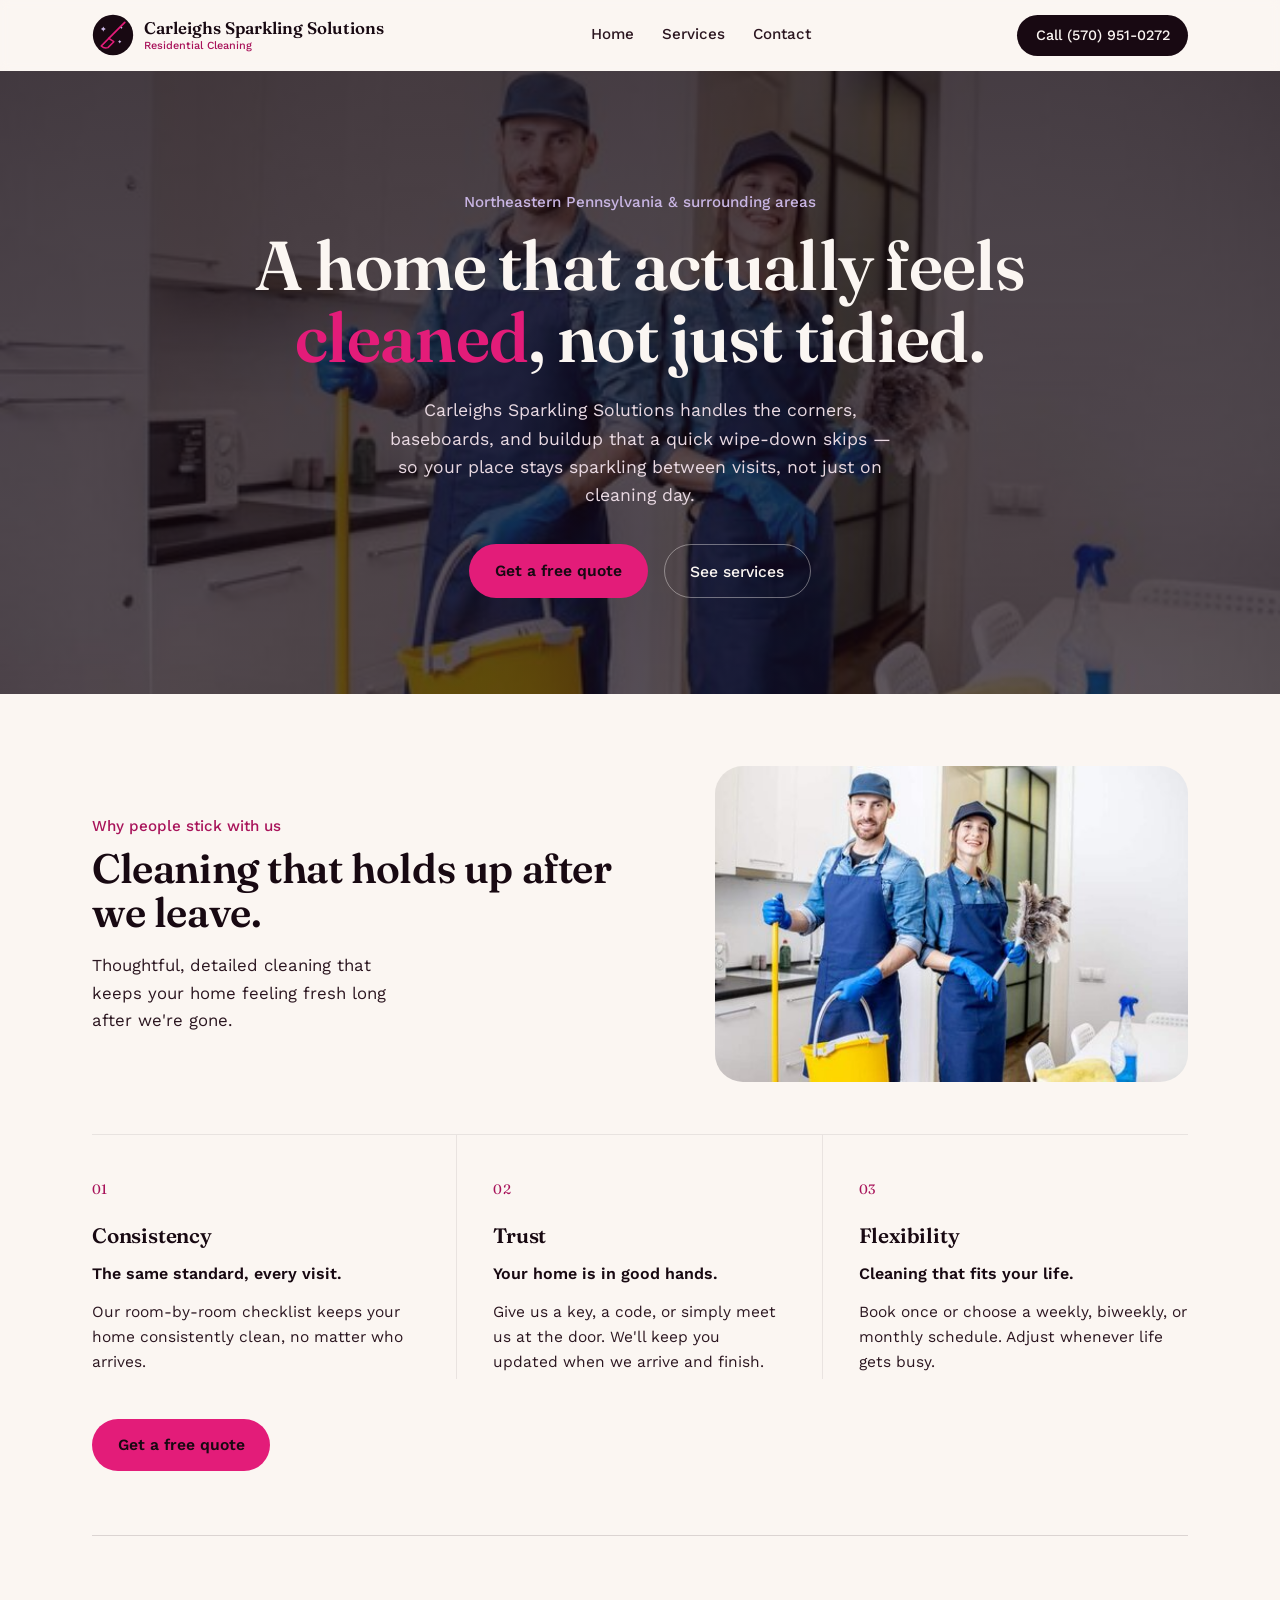
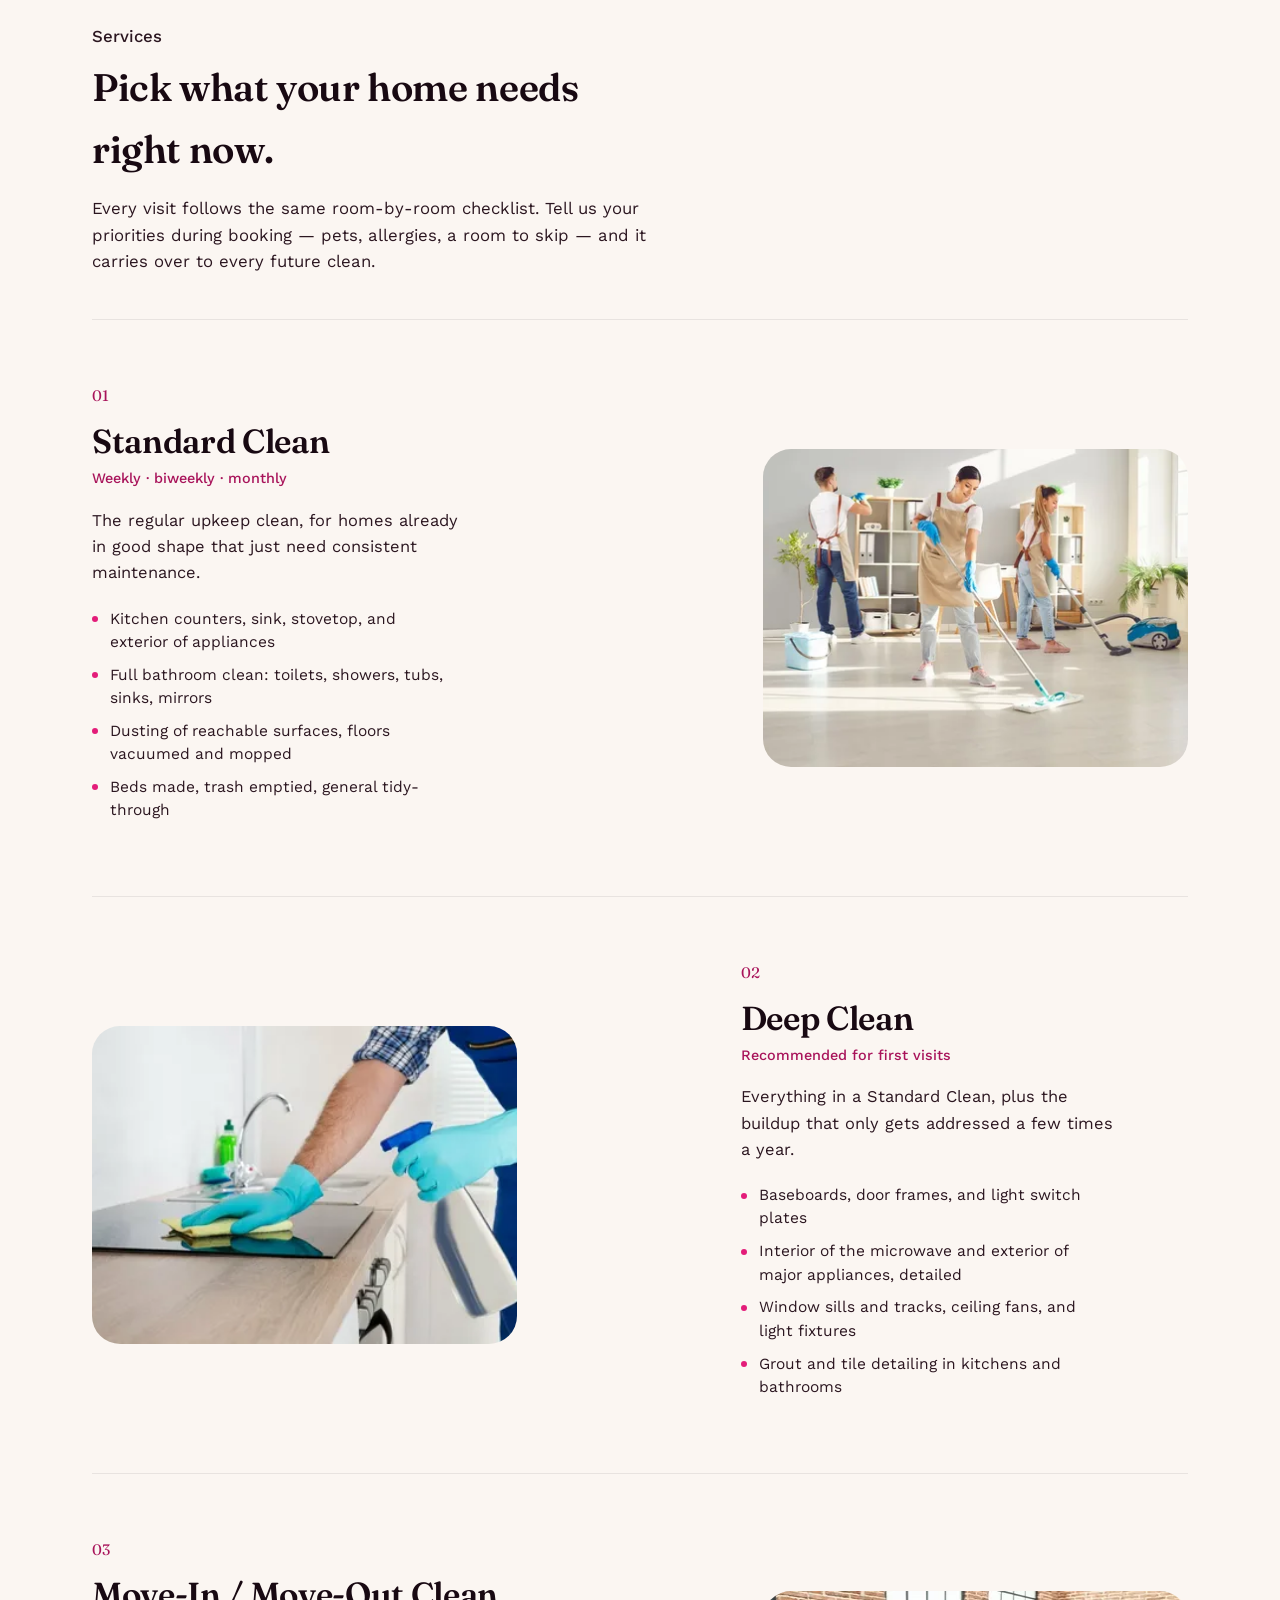
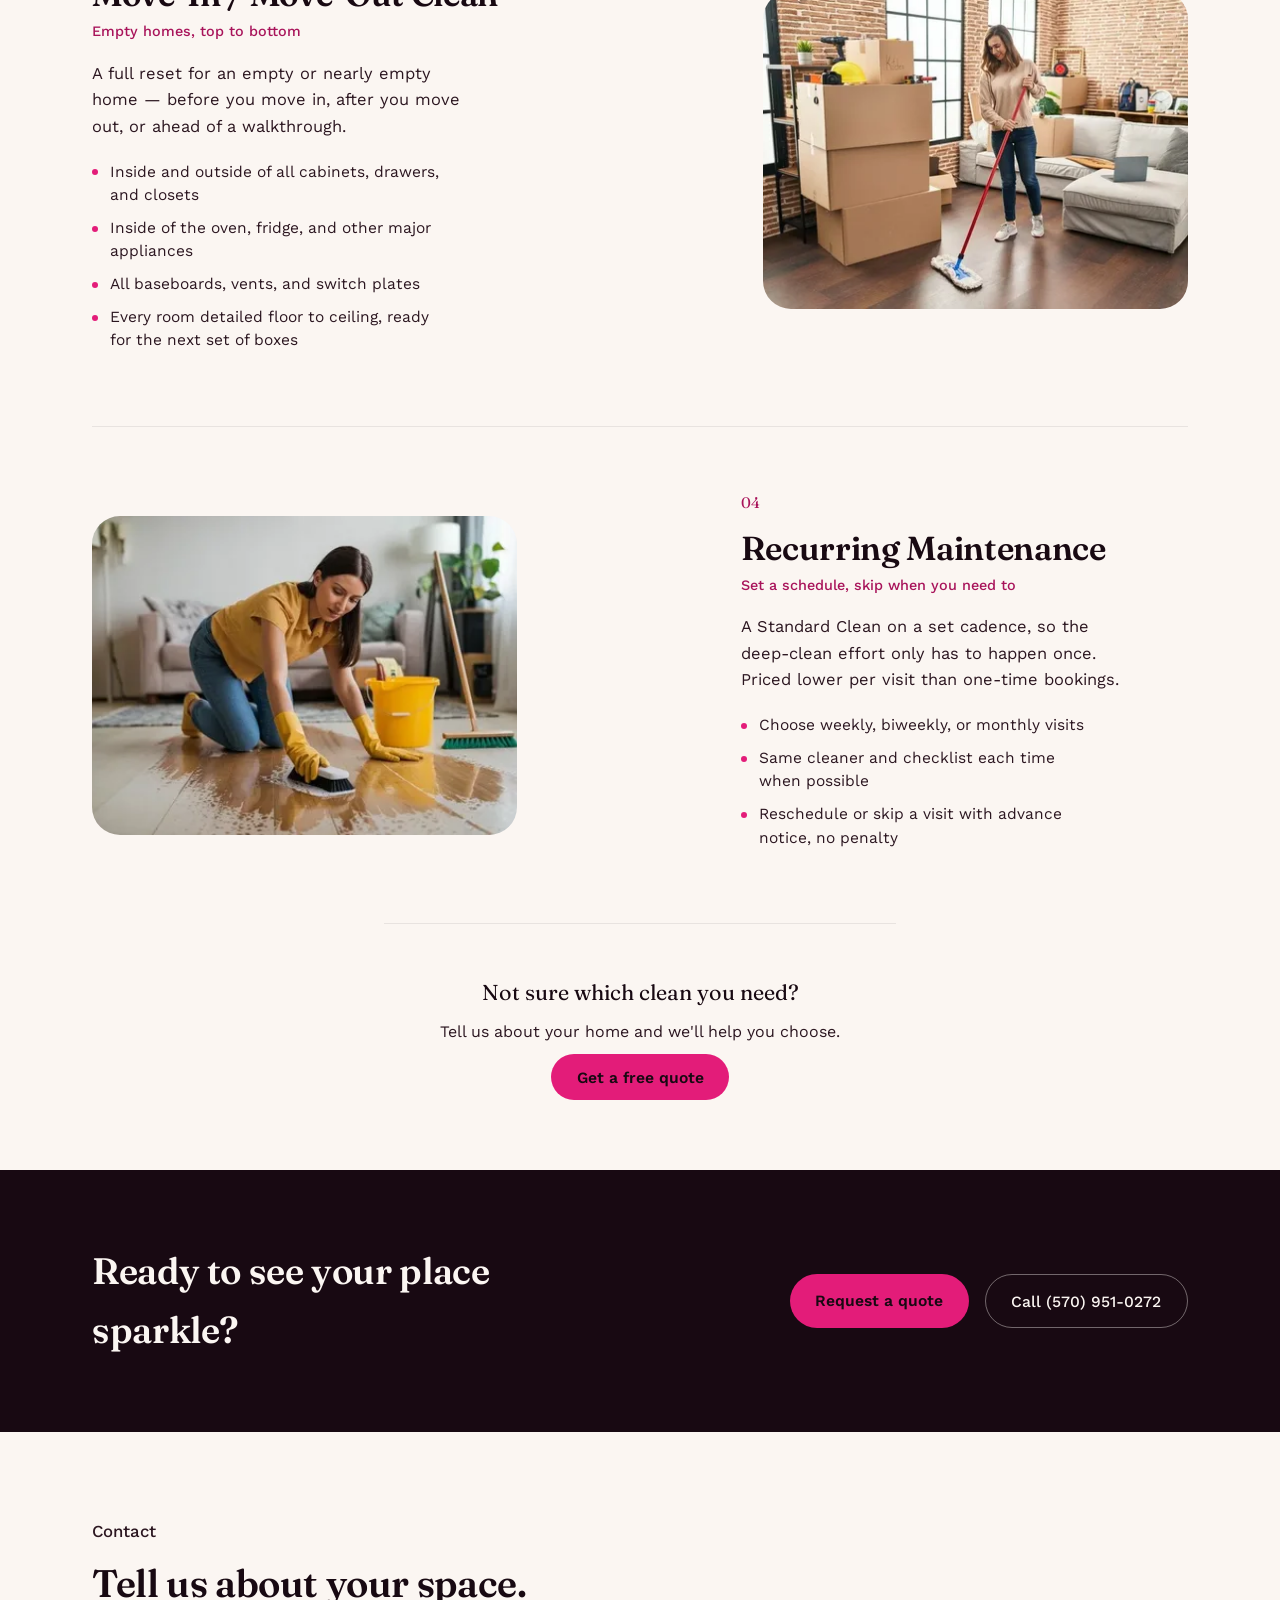
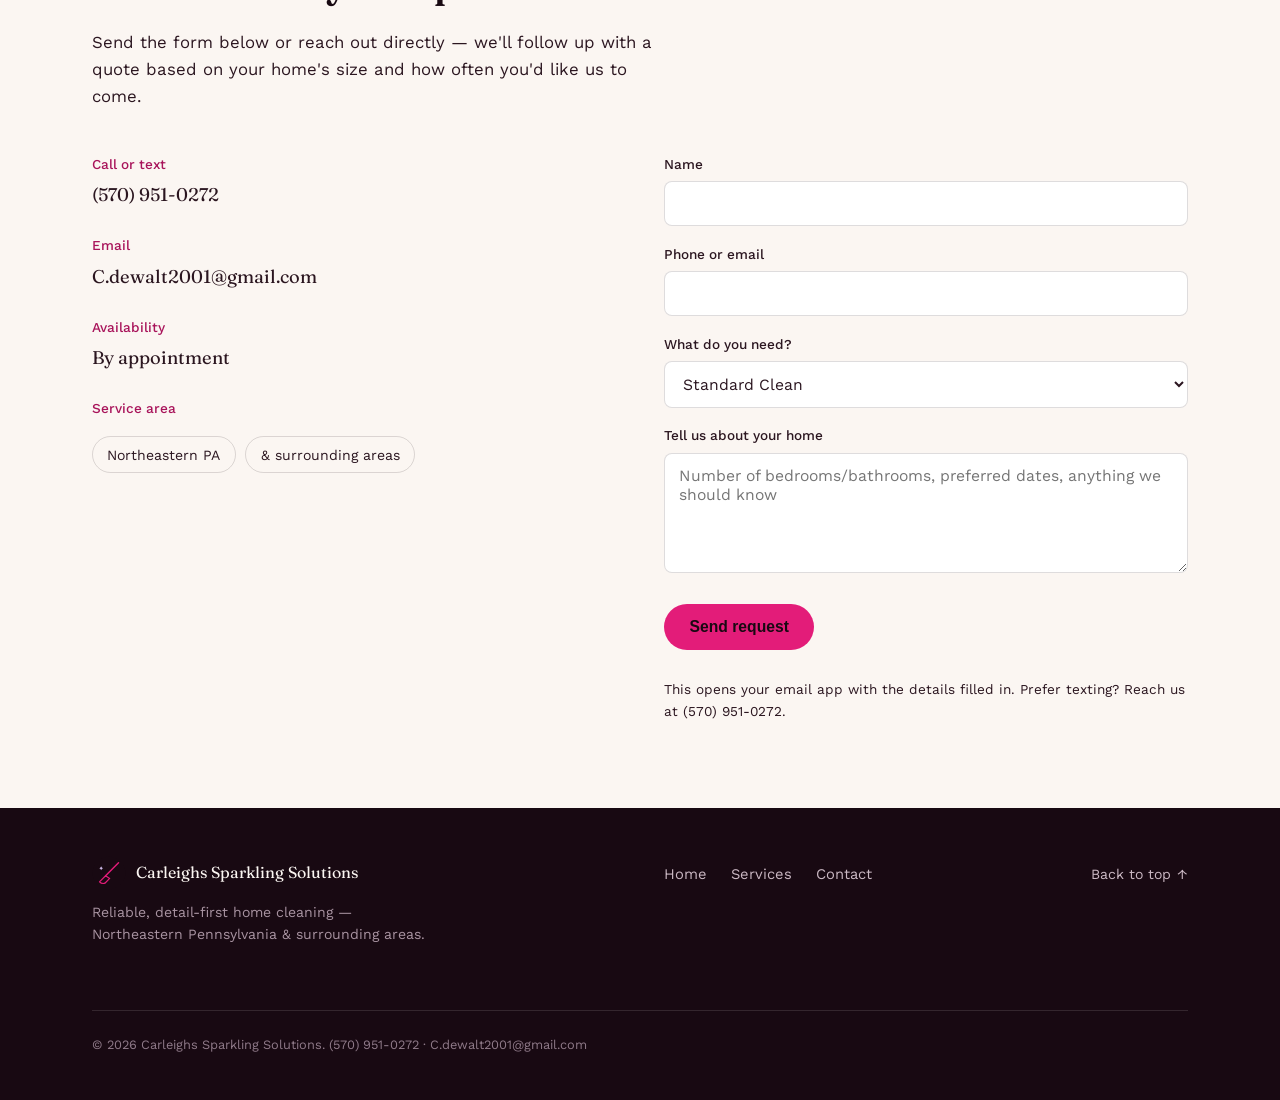
==== index.html @ c48f1e48 "index.html" ====
<!DOCTYPE html>
<html lang="en">
<head>
<meta charset="UTF-8">
<meta name="viewport" content="width=device-width, initial-scale=1.0">
<title>Carleighs Sparkling Solutions | Residential Cleaning</title>
<meta name="description" content="Carleighs Sparkling Solutions offers standard, deep, move-in/move-out, and recurring home cleaning. Call or text (570) 951-0272 for a free quote.">
<link rel="canonical" href="https://www.carleighssparklingsolutions.com/">
<meta property="og:title" content="Carleighs Sparkling Solutions">
<meta property="og:description" content="Reliable, detail-first home cleaning. Standard, deep, move-in/move-out, and recurring service.">
<meta property="og:type" content="website">
<link rel="icon" href="data:image/svg+xml,<svg xmlns=%22http://www.w3.org/2000/svg%22 viewBox=%220 0 100 100%22><circle cx=%2250%22 cy=%2250%22 r=%2248%22 fill=%22%23180912%22/><circle cx=%2250%22 cy=%2250%22 r=%2210%22 fill=%22%23e31c79%22/></svg>">
<script type="application/ld+json">
{
  "@context": "https://schema.org",
  "@type": "HomeAndConstructionBusiness",
  "name": "Carleighs Sparkling Solutions",
  "description": "Residential cleaning service offering standard, deep, move-in/move-out, and recurring cleanings.",
  "telephone": "+1-570-951-0272",
  "email": "C.dewalt2001@gmail.com",
  "url": "https://www.carleighssparklingsolutions.com/",
  "priceRange": "$$",
  "areaServed": "Northeastern Pennsylvania"
}
</script>

<style>
@import url('https://fonts.googleapis.com/css2?family=Fraunces:ital,opsz,wght@0,9..144,400;0,9..144,500;0,9..144,600;0,9..144,700;1,9..144,500&family=Work+Sans:wght@400;500;600&display=swap');

:root{
  --ink:#180912;
  --ink-soft:#2b1620;
  --cream:#fbf6f2;
  --pink:#e31c79;
  --pink-deep:#a8135a;
  --lilac:#c9b6e4;
  --line:rgba(24,9,18,0.14);
  --max:72rem;
}

*{box-sizing:border-box;}
html{scroll-behavior:smooth;}
body{
  margin:0;
  background:var(--cream);
  color:var(--ink-soft);
  font-family:'Work Sans', sans-serif;
  font-size:16px;
  line-height:1.6;
  -webkit-font-smoothing:antialiased;
}

h1,h2,h3,.display{
  font-family:'Fraunces', serif;
  font-weight:600;
  color:var(--ink);
  margin:0;
  letter-spacing:-0.01em;
}

a{color:inherit;}
img,svg{display:block;max-width:100%;}

.wrap{
  max-width:var(--max);
  margin:0 auto;
  padding:0 1.75rem;
}

/* header */
.site-header{
  position:sticky; top:0; z-index:20;
  background:rgba(251,246,242,0.35);
  backdrop-filter:blur(4px);
}
.site-header .wrap{
  display:flex; align-items:center; justify-content:space-between;
  padding-top:0.9rem; padding-bottom:0.9rem;
}
.brand{display:flex; align-items:center; gap:0.65rem; text-decoration:none;}
.brand svg{width:42px; height:42px;}
.brand-name{
  font-family:'Fraunces', serif;
  font-weight:600;
  font-size:1.05rem;
  color:var(--ink);
  line-height:1.1;
}
.brand-name span{display:block; font-family:'Work Sans',sans-serif; font-weight:500; font-size:0.68rem; color:var(--pink-deep); margin-top:0.15rem;}

nav.main-nav{display:flex; align-items:center; gap:1.75rem;}
nav.main-nav a{
  text-decoration:none; color:var(--ink-soft); font-size:0.95rem; font-weight:500;
  position:relative; padding-bottom:2px;
}
nav.main-nav a:hover{color:var(--pink-deep);}
.call-btn{
  background:var(--ink); color:var(--cream); text-decoration:none;
  padding:0.55rem 1.15rem; border-radius:999px; font-size:0.9rem; font-weight:500;
  white-space:nowrap;
}
.call-btn:hover{background:var(--pink-deep);}

/* hero */
.hero{
  background-image:
    linear-gradient(rgba(20,8,15,0.78), rgba(20,8,15,0.68)),
    url('[data-uri]');
  background-size:cover;
  background-position:center 30%;
  background-repeat:no-repeat;
  color:var(--cream);
  position:relative;
  overflow:hidden;
  padding:6.5rem 0 6rem;
}
.hero .wrap{position:relative; z-index:2;}
.hero-content{max-width:50rem; margin:0 auto; text-align:center;}
.hero-eyebrow{color:var(--lilac); font-size:0.95rem; font-weight:500; margin-bottom:1rem;}
.hero h1{font-size:clamp(2.6rem, 5.4vw, 4.4rem); color:var(--cream); max-width:22ch; line-height:1.04; margin:0 auto;}
.hero h1 em{color:var(--pink); font-style:normal;}
.hero p.lede{margin:1.4rem auto 0; max-width:46ch; font-size:1.1rem; color:#e9d9e2;}
.hero-actions{margin-top:2.2rem; display:flex; gap:1rem; flex-wrap:wrap; justify-content:center;}
.btn-primary{
  background:var(--pink); color:var(--ink); text-decoration:none; font-weight:600;
  padding:0.85rem 1.6rem; border-radius:999px; font-size:0.98rem; border:none; cursor:pointer;
}
.btn-primary:hover{background:#ff4d97;}
.btn-ghost{
  border:1px solid rgba(251,246,242,0.4); color:var(--cream); text-decoration:none;
  padding:0.85rem 1.6rem; border-radius:999px; font-size:0.98rem; font-weight:500;
}
.btn-ghost:hover{border-color:var(--pink); color:var(--pink);}

/* sections */
section{padding:4.5rem 0; scroll-margin-top:80px;}
.section-head{max-width:36rem; margin-bottom:2.75rem;}
.kicker{color:var(--pink-deep); font-weight:500; font-size:0.95rem; margin:0 0 0.5rem; display:block;}
.section-head h2{font-size:clamp(1.9rem,3vw,2.6rem);}
.section-head p{margin-top:0.9rem; color:var(--ink-soft); font-size:1.05rem;}
.divider{height:1px; background:var(--line); margin:0;}

/* editorial service rows */
.service-row{display:grid; grid-template-columns: 0.9fr 1.6fr; gap:2.5rem; padding:2.75rem 0; border-top:1px solid var(--line);}
.service-row:last-child{border-bottom:1px solid var(--line);}
.service-row .name{font-size:1.5rem;}
.service-row .name small{display:block; font-family:'Work Sans',sans-serif; font-weight:500; color:var(--pink-deep); font-size:0.85rem; margin-top:0.4rem;}
.service-row .desc p{margin:0 0 1rem; color:var(--ink-soft);}
.service-row ul{margin:0; padding-left:1.1rem; color:var(--ink-soft);}
.service-row li{margin-bottom:0.35rem;}

/* editorial image+copy service blocks */
.service-block{
  display:grid; grid-template-columns:11fr 9fr; gap:9.5rem; align-items:center;
  padding:4rem 0; border-top:1px solid rgba(24,9,18,0.08);
}
.service-block:first-of-type{border-top:none; padding-top:0.5rem;}
.service-block--reverse{grid-template-columns:9fr 11fr;}
.service-block--reverse .service-copy{order:2; padding-left:4.5rem;}
.service-block--reverse .service-image-wrap{order:1;}
.service-num{
  font-family:'Fraunces',serif; font-size:0.95rem; color:var(--pink-deep);
  letter-spacing:0.03em; display:block; margin-bottom:0.9rem;
}
.service-name{font-size:clamp(1.8rem,2.6vw,2.35rem); margin-bottom:0.5rem; line-height:1.08;}
.service-tag{
  color:var(--pink-deep); font-weight:500; font-size:0.9rem; margin:0 0 1.1rem;
}
.service-desc{margin:0 0 1.3rem; color:var(--ink-soft); font-size:1.03rem; max-width:38ch;}
.service-list{margin:0; padding:0; list-style:none; max-width:36ch;}
.service-list li{
  margin-bottom:0.6rem; padding-left:1.15rem; position:relative;
  color:var(--ink-soft); font-size:0.97rem; line-height:1.5;
}
.service-list li::before{
  content:""; position:absolute; left:0; top:0.55em;
  width:6px; height:6px; border-radius:50%; background:var(--pink);
}
.service-image-wrap{
  aspect-ratio:4/3; width:100%; border-radius:1.75rem; overflow:hidden;
}
.service-image{
  width:100%; height:100%; object-fit:cover; display:block;
  transition:transform 0.4s ease;
}
.service-image-wrap:hover .service-image{transform:scale(1.02);}

.services-cta{
  padding:3.25rem 0 0.5rem; border-top:1px solid rgba(24,9,18,0.08);
  text-align:center; max-width:32rem; margin:0 auto;
}
.services-cta-lede{
  font-family:'Fraunces',serif; font-size:1.35rem; color:var(--ink);
  margin:0 0 0.5rem;
}
.services-cta-sub{margin:0 0 1.25rem; color:var(--ink-soft); font-size:1rem;}


/* why section: editorial intro + benefits grid */
.why-section{padding:4.5rem 0 4rem;}
.why-top{display:grid; grid-template-columns:11fr 9fr; align-items:center; gap:2.75rem; margin-bottom:3.25rem;}
.why-copy h2{font-size:clamp(2rem,3.2vw,2.75rem); margin-top:0.5rem; line-height:1.08;}
.why-lede{margin:1.1rem 0 0; max-width:30ch; font-size:1.05rem; color:var(--ink-soft); line-height:1.65;}
.why-image-wrap{aspect-ratio:3/2; width:100%; border-radius:1.75rem; overflow:hidden;}
.why-image{width:100%; height:100%; object-fit:cover; object-position:center center; display:block;}

.benefits-grid{display:grid; grid-template-columns:repeat(3,1fr); border-top:1px solid rgba(24,9,18,0.08);}
.benefit{padding:2.75rem 2.25rem 0.25rem; border-right:1px solid rgba(24,9,18,0.08);}
.benefit:first-child{padding-left:0;}
.benefit:last-child{border-right:none; padding-right:0;}
.benefit-num{font-family:'Fraunces',serif; font-size:0.85rem; color:var(--pink-deep); letter-spacing:0.03em; display:block; margin-bottom:1.15rem;}
.benefit h3{font-size:1.3rem; font-weight:600; margin-bottom:0.55rem;}
.benefit-sub{margin:0 0 0.85rem; font-weight:600; color:var(--ink); font-size:1rem;}
.benefit p:not(.benefit-sub){margin:0; color:var(--ink-soft); font-size:0.97rem; line-height:1.6;}

.why-cta{
  display:inline-flex; align-items:center; gap:0.4rem;
  margin-top:2.75rem; font-weight:500; font-size:1rem;
  color:var(--pink-deep); text-decoration:none;
  border-bottom:1px solid currentColor; padding-bottom:2px;
}
.why-cta:hover{color:var(--pink);}
.why-cta span{transition:transform 0.2s ease;}
.why-cta:hover span{transform:translateX(3px);}

/* dark cta band */
.cta-band{background:var(--ink); color:var(--cream);}
.cta-band .wrap{display:flex; align-items:center; justify-content:space-between; flex-wrap:wrap; gap:1.5rem;}
.cta-band h2{color:var(--cream); font-size:clamp(1.7rem,3vw,2.3rem); max-width:22ch;}

/* contact */
.contact-grid{display:grid; grid-template-columns:1fr 1fr; gap:3rem; align-items:start;}
.contact-info dl{margin:0;}
.contact-info dt{color:var(--pink-deep); font-size:0.85rem; font-weight:500; margin-top:1.6rem;}
.contact-info dt:first-child{margin-top:0;}
.contact-info dd{margin:0.3rem 0 0; font-size:1.15rem; font-family:'Fraunces',serif;}
.contact-info a{text-decoration:none;}
.contact-info a:hover{color:var(--pink-deep);}
form.contact-form{display:flex; flex-direction:column; gap:1.1rem;}
form.contact-form label{font-size:0.85rem; font-weight:500; color:var(--ink-soft); margin-bottom:0.35rem; display:block;}
form.contact-form input, form.contact-form select, form.contact-form textarea{
  width:100%; padding:0.75rem 0.9rem; border:1px solid var(--line); border-radius:8px;
  font-family:'Work Sans',sans-serif; font-size:0.98rem; background:#fff; color:var(--ink-soft);
}
form.contact-form textarea{min-height:120px; resize:vertical;}
form.contact-form input:focus, form.contact-form select:focus, form.contact-form textarea:focus{
  outline:2px solid var(--pink); outline-offset:1px; border-color:var(--pink);
}
form.contact-form button{align-self:flex-start; margin-top:0.4rem;}
.form-note{font-size:0.85rem; color:var(--ink-soft); margin-top:0.75rem;}
.area-list{display:flex; flex-wrap:wrap; gap:0.6rem; margin-top:1rem;}
.area-list span{border:1px solid var(--line); border-radius:999px; padding:0.4rem 0.9rem; font-size:0.88rem;}

/* footer */
footer{background:var(--ink); color:#cbb9c4; padding:3rem 0 2rem;}
footer .wrap{display:flex; align-items:flex-start; justify-content:space-between; flex-wrap:wrap; gap:2rem;}
footer .foot-brand-col{max-width:22rem;}
footer .foot-brand{display:flex; align-items:center; gap:0.6rem;}
footer .foot-brand svg{width:34px; height:34px;}
footer .foot-brand span{font-family:'Fraunces',serif; color:var(--cream); font-size:1rem;}
footer .foot-tagline{margin:0.75rem 0 0; font-size:0.88rem; line-height:1.55; color:#a893a1;}
footer nav{display:flex; gap:1.5rem; padding-top:0.4rem;}
footer nav a{color:#cbb9c4; text-decoration:none; font-size:0.92rem;}
footer nav a:hover{color:var(--pink);}
footer .back-to-top{
  display:inline-flex; align-items:center; gap:0.35rem;
  color:#cbb9c4; text-decoration:none; font-size:0.88rem; padding-top:0.4rem;
}
footer .back-to-top span{transition:transform 0.2s ease;}
footer .back-to-top:hover{color:var(--pink);}
footer .back-to-top:hover span{transform:translateY(-2px);}
footer .fine{width:100%; margin-top:2rem; padding-top:1.5rem; border-top:1px solid rgba(251,246,242,0.12); font-size:0.8rem; color:#8f7a89;}

@media (max-width: 1024px){
  .why-top{grid-template-columns:1fr 0.85fr; gap:2rem;}
  .why-lede{max-width:32ch;}
  .benefit{padding-left:1.5rem; padding-right:1.5rem;}
  .benefit:first-child{padding-left:0;}
  .benefit:last-child{padding-right:0;}
  .service-block{gap:7rem;}
  .service-block--reverse .service-copy{padding-left:3rem;}
}
@media (max-width: 860px){
  nav.main-nav{display:none;}
  .service-row{grid-template-columns:1fr; gap:1rem;}
  .contact-grid{grid-template-columns:1fr; gap:2.5rem;}
  .hero{background-position:center 20%; padding:4.5rem 0 4rem;}
  .hero-content{max-width:none;}
  .cta-band .wrap{flex-direction:column; align-items:flex-start;}
  .why-top{grid-template-columns:1fr; gap:1.75rem; margin-bottom:2.75rem;}
  .why-lede{max-width:none;}
  .why-image-wrap{aspect-ratio:4/3;}
  .benefits-grid{grid-template-columns:1fr; border-top:none;}
  .benefit{border-right:none; border-top:1px solid rgba(24,9,18,0.08); padding:2rem 0 0.25rem;}
  .benefit:first-child{border-top:none; padding-top:0;}
  .service-block, .service-block--reverse{grid-template-columns:1fr; gap:1.75rem; padding:2.75rem 0;}
  .service-block--reverse .service-copy{padding-left:0;}
  .service-desc, .service-list{max-width:none;}
}
@media (prefers-reduced-motion: reduce){ html{scroll-behavior:auto;} .service-image{transition:none;} }
</style>
</head>
<body>

<header class="site-header">
  <div class="wrap">
    <a class="brand" href="#top">
      <svg viewBox="0 0 100 100" xmlns="http://www.w3.org/2000/svg" role="img" aria-label="Carleighs Sparkling Solutions mark">
        <circle cx="50" cy="50" r="48" fill="#180912"/>
        <line x1="78" y1="20" x2="40" y2="58" fill="none" stroke="#e31c79" stroke-width="4.2" stroke-linecap="round"/>
        <path d="M40 58 L22 76 C26 80 32 82 38 80 L52 66 Z" fill="none" stroke="#e31c79" stroke-width="3.6" stroke-linejoin="round"/>
        <path d="M26 72 L34 64 M22 76 L30 68" stroke="#e31c79" stroke-width="2.4" stroke-linecap="round"/>
        <g fill="#c9b6e4">
          <path d="M27 30 C28.5 33.5 29.5 34.5 33 36 C29.5 37.5 28.5 38.5 27 42 C25.5 38.5 24.5 37.5 21 36 C24.5 34.5 25.5 33.5 27 30 Z"/>
          <path d="M66 62 C67 64.3 67.7 65 70 66 C67.7 67 67 67.7 66 70 C65 67.7 64.3 67 62 66 C64.3 65 65 64.3 66 62 Z"/>
          <path d="M70 30 C70.7 31.7 71.3 32.3 73 33 C71.3 33.7 70.7 34.3 70 36 C69.3 34.3 68.7 33.7 67 33 C68.7 32.3 69.3 31.7 70 30 Z"/>
        </g>
      </svg>
      <span class="brand-name">Carleighs Sparkling Solutions<span>Residential Cleaning</span></span>
    </a>
    <nav class="main-nav">
      <a href="#top">Home</a>
      <a href="#services">Services</a>
      <a href="#contact">Contact</a>
    </nav>
    <a class="call-btn" href="tel:+15709510272">Call (570) 951-0272</a>
  </div>
</header>

<section id="top" class="hero">
  <div class="wrap">
    <div class="hero-content">
      <p class="hero-eyebrow">Northeastern Pennsylvania &amp; surrounding areas</p>
      <h1>A home that actually feels <em>cleaned</em>, not just tidied.</h1>
      <p class="lede">Carleighs Sparkling Solutions handles the corners, baseboards, and buildup that a quick wipe-down skips — so your place stays sparkling between visits, not just on cleaning day.</p>
      <div class="hero-actions">
        <a class="btn-primary" href="#contact">Get a free quote</a>
        <a class="btn-ghost" href="#services">See services</a>
      </div>
    </div>
  </div>
</section>

<section class="why-section">
  <div class="wrap">
    <div class="why-top">
      <div class="why-copy">
        <p class="kicker">Why people stick with us</p>
        <h2>Cleaning that holds up after we leave.</h2>
        <p class="why-lede">Thoughtful, detailed cleaning that keeps your home feeling fresh long after we're gone.</p>
      </div>
      <div class="why-image-wrap">
        <img class="why-image" src="[data-uri]" alt="Detail of a Carleighs Sparkling Solutions cleaner holding a duster while cleaning a home" style="object-position:78% 25%;">
      </div>
    </div>

    <div class="benefits-grid">
      <div class="benefit">
        <span class="benefit-num">01</span>
        <h3>Consistency</h3>
        <p class="benefit-sub">The same standard, every visit.</p>
        <p>Our room-by-room checklist keeps your home consistently clean, no matter who arrives.</p>
      </div>
      <div class="benefit">
        <span class="benefit-num">02</span>
        <h3>Trust</h3>
        <p class="benefit-sub">Your home is in good hands.</p>
        <p>Give us a key, a code, or simply meet us at the door. We'll keep you updated when we arrive and finish.</p>
      </div>
      <div class="benefit">
        <span class="benefit-num">03</span>
        <h3>Flexibility</h3>
        <p class="benefit-sub">Cleaning that fits your life.</p>
        <p>Book once or choose a weekly, biweekly, or monthly schedule. Adjust whenever life gets busy.</p>
      </div>
    </div>

    <a class="btn-primary" href="#contact" style="display:block; width:max-content; margin-top:2.5rem;">Get a free quote</a>
  </div>
</section>

<div class="wrap"><div class="divider"></div></div>

<section id="services">
  <div class="wrap">
    <div class="section-head">
      <p class="kicker">Services</p>
      <h2>Pick what your home needs right now.</h2>
      <p>Every visit follows the same room-by-room checklist. Tell us your priorities during booking — pets, allergies, a room to skip — and it carries over to every future clean.</p>
    </div>

    <div class="service-block">
      <div class="service-copy">
        <span class="service-num">01</span>
        <h3 class="service-name">Standard Clean</h3>
        <p class="service-tag">Weekly &middot; biweekly &middot; monthly</p>
        <p class="service-desc">The regular upkeep clean, for homes already in good shape that just need consistent maintenance.</p>
        <ul class="service-list">
          <li>Kitchen counters, sink, stovetop, and exterior of appliances</li>
          <li>Full bathroom clean: toilets, showers, tubs, sinks, mirrors</li>
          <li>Dusting of reachable surfaces, floors vacuumed and mopped</li>
          <li>Beds made, trash emptied, general tidy-through</li>
        </ul>
      </div>
      <div class="service-image-wrap">
        <img class="service-image" src="[data-uri]" alt="Cleaner mopping the floor of a bright, sunlit living room during a standard home clean">
      </div>
    </div>

    <div class="service-block service-block--reverse">
      <div class="service-copy">
        <span class="service-num">02</span>
        <h3 class="service-name">Deep Clean</h3>
        <p class="service-tag">Recommended for first visits</p>
        <p class="service-desc">Everything in a Standard Clean, plus the buildup that only gets addressed a few times a year.</p>
        <ul class="service-list">
          <li>Baseboards, door frames, and light switch plates</li>
          <li>Interior of the microwave and exterior of major appliances, detailed</li>
          <li>Window sills and tracks, ceiling fans, and light fixtures</li>
          <li>Grout and tile detailing in kitchens and bathrooms</li>
        </ul>
      </div>
      <div class="service-image-wrap">
        <img class="service-image" src="[data-uri]" alt="Close-up of a cleaner detailing a kitchen stovetop and counter with a spray bottle and cloth">
      </div>
    </div>

    <div class="service-block">
      <div class="service-copy">
        <span class="service-num">03</span>
        <h3 class="service-name">Move-In / Move-Out Clean</h3>
        <p class="service-tag">Empty homes, top to bottom</p>
        <p class="service-desc">A full reset for an empty or nearly empty home — before you move in, after you move out, or ahead of a walkthrough.</p>
        <ul class="service-list">
          <li>Inside and outside of all cabinets, drawers, and closets</li>
          <li>Inside of the oven, fridge, and other major appliances</li>
          <li>All baseboards, vents, and switch plates</li>
          <li>Every room detailed floor to ceiling, ready for the next set of boxes</li>
        </ul>
      </div>
      <div class="service-image-wrap">
        <img class="service-image" src="[data-uri]" alt="Cleaner mopping the floor of a nearly empty home surrounded by moving boxes">
      </div>
    </div>

    <div class="service-block service-block--reverse">
      <div class="service-copy">
        <span class="service-num">04</span>
        <h3 class="service-name">Recurring Maintenance</h3>
        <p class="service-tag">Set a schedule, skip when you need to</p>
        <p class="service-desc">A Standard Clean on a set cadence, so the deep-clean effort only has to happen once. Priced lower per visit than one-time bookings.</p>
        <ul class="service-list">
          <li>Choose weekly, biweekly, or monthly visits</li>
          <li>Same cleaner and checklist each time when possible</li>
          <li>Reschedule or skip a visit with advance notice, no penalty</li>
        </ul>
      </div>
      <div class="service-image-wrap">
        <img class="service-image" src="[data-uri]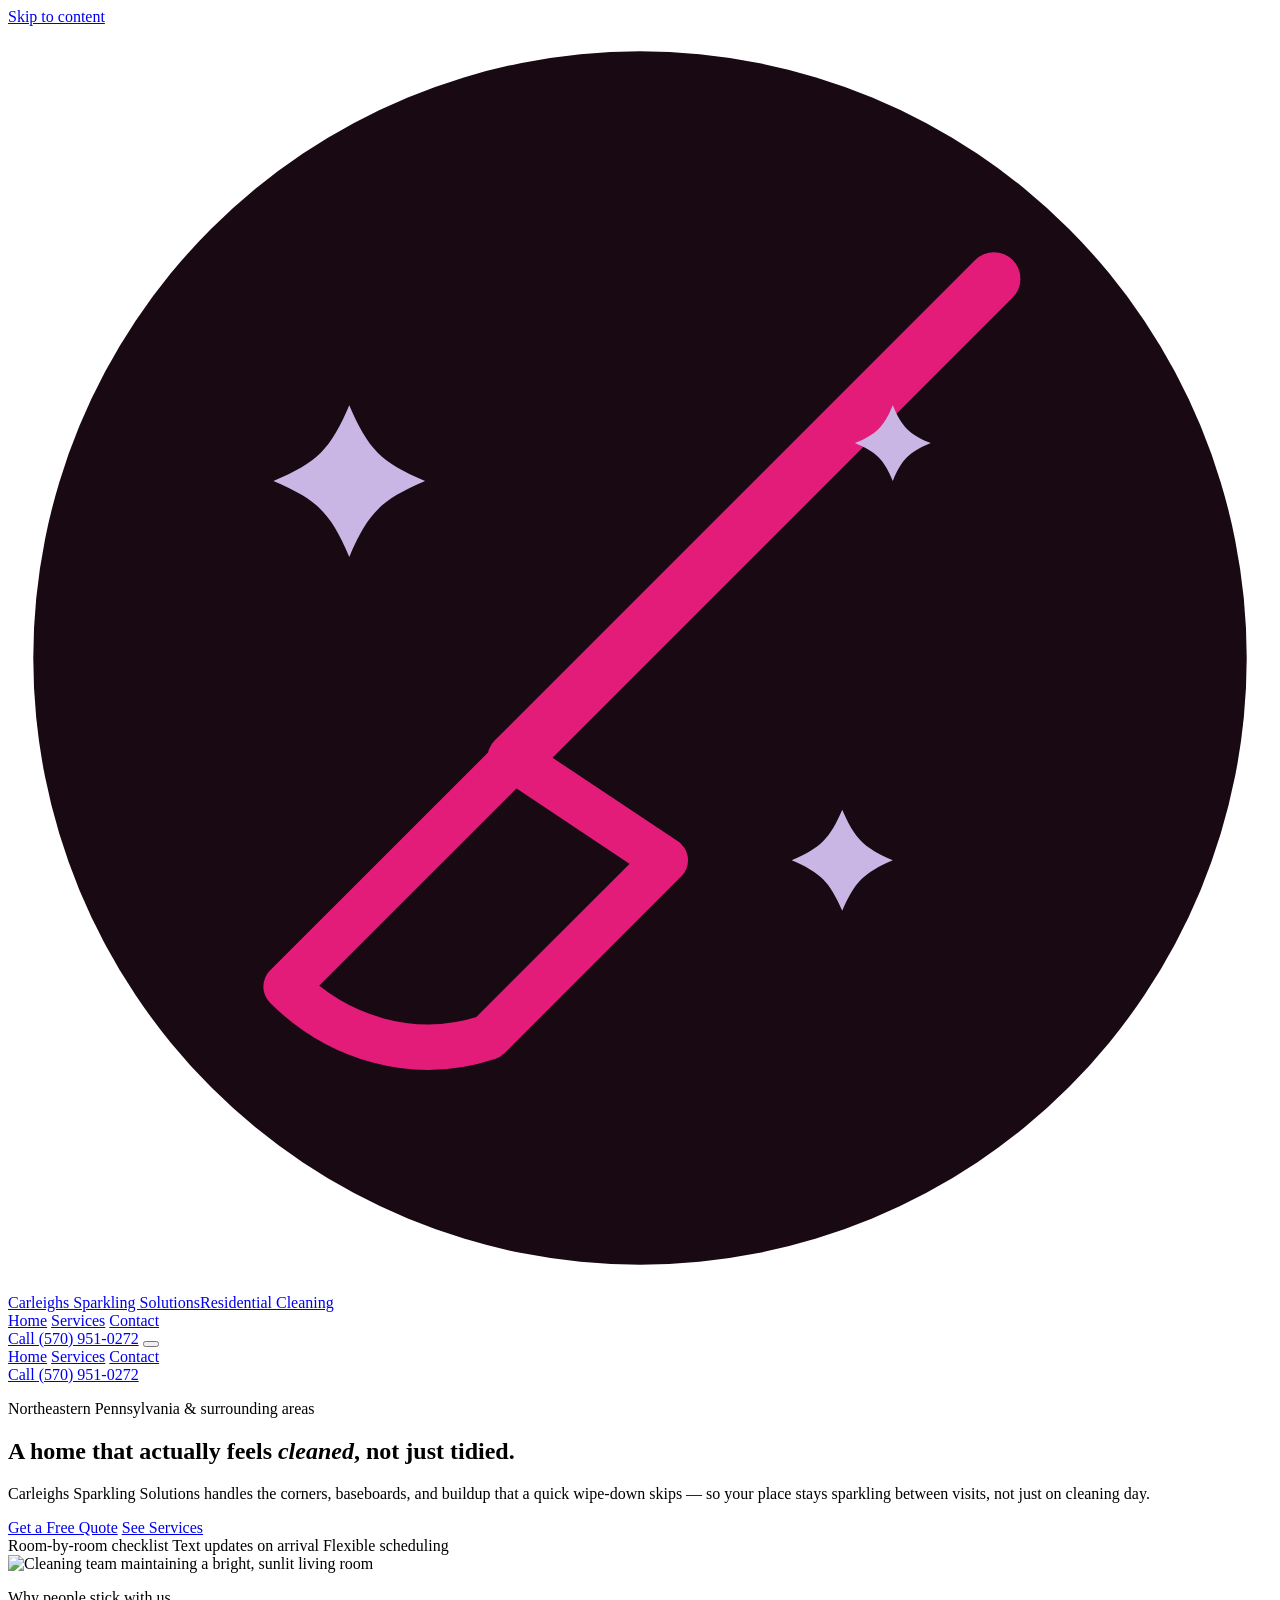
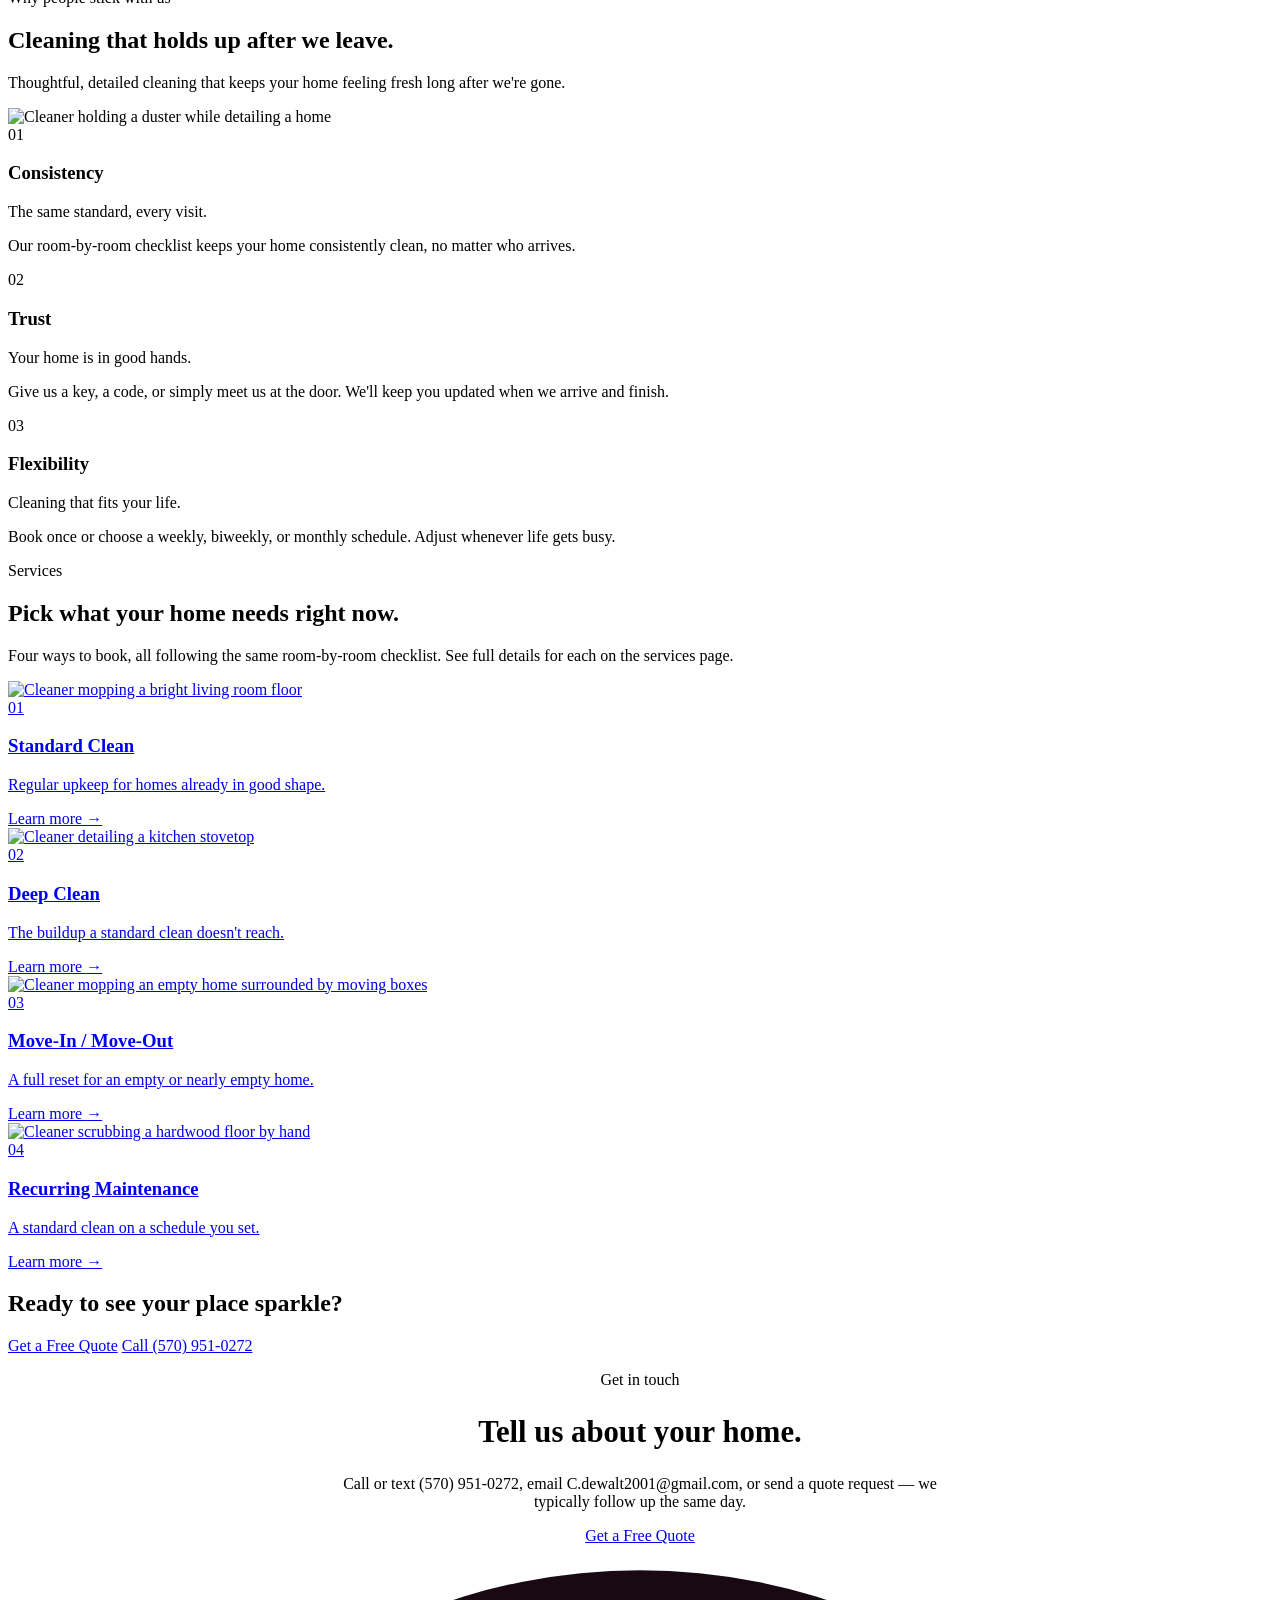
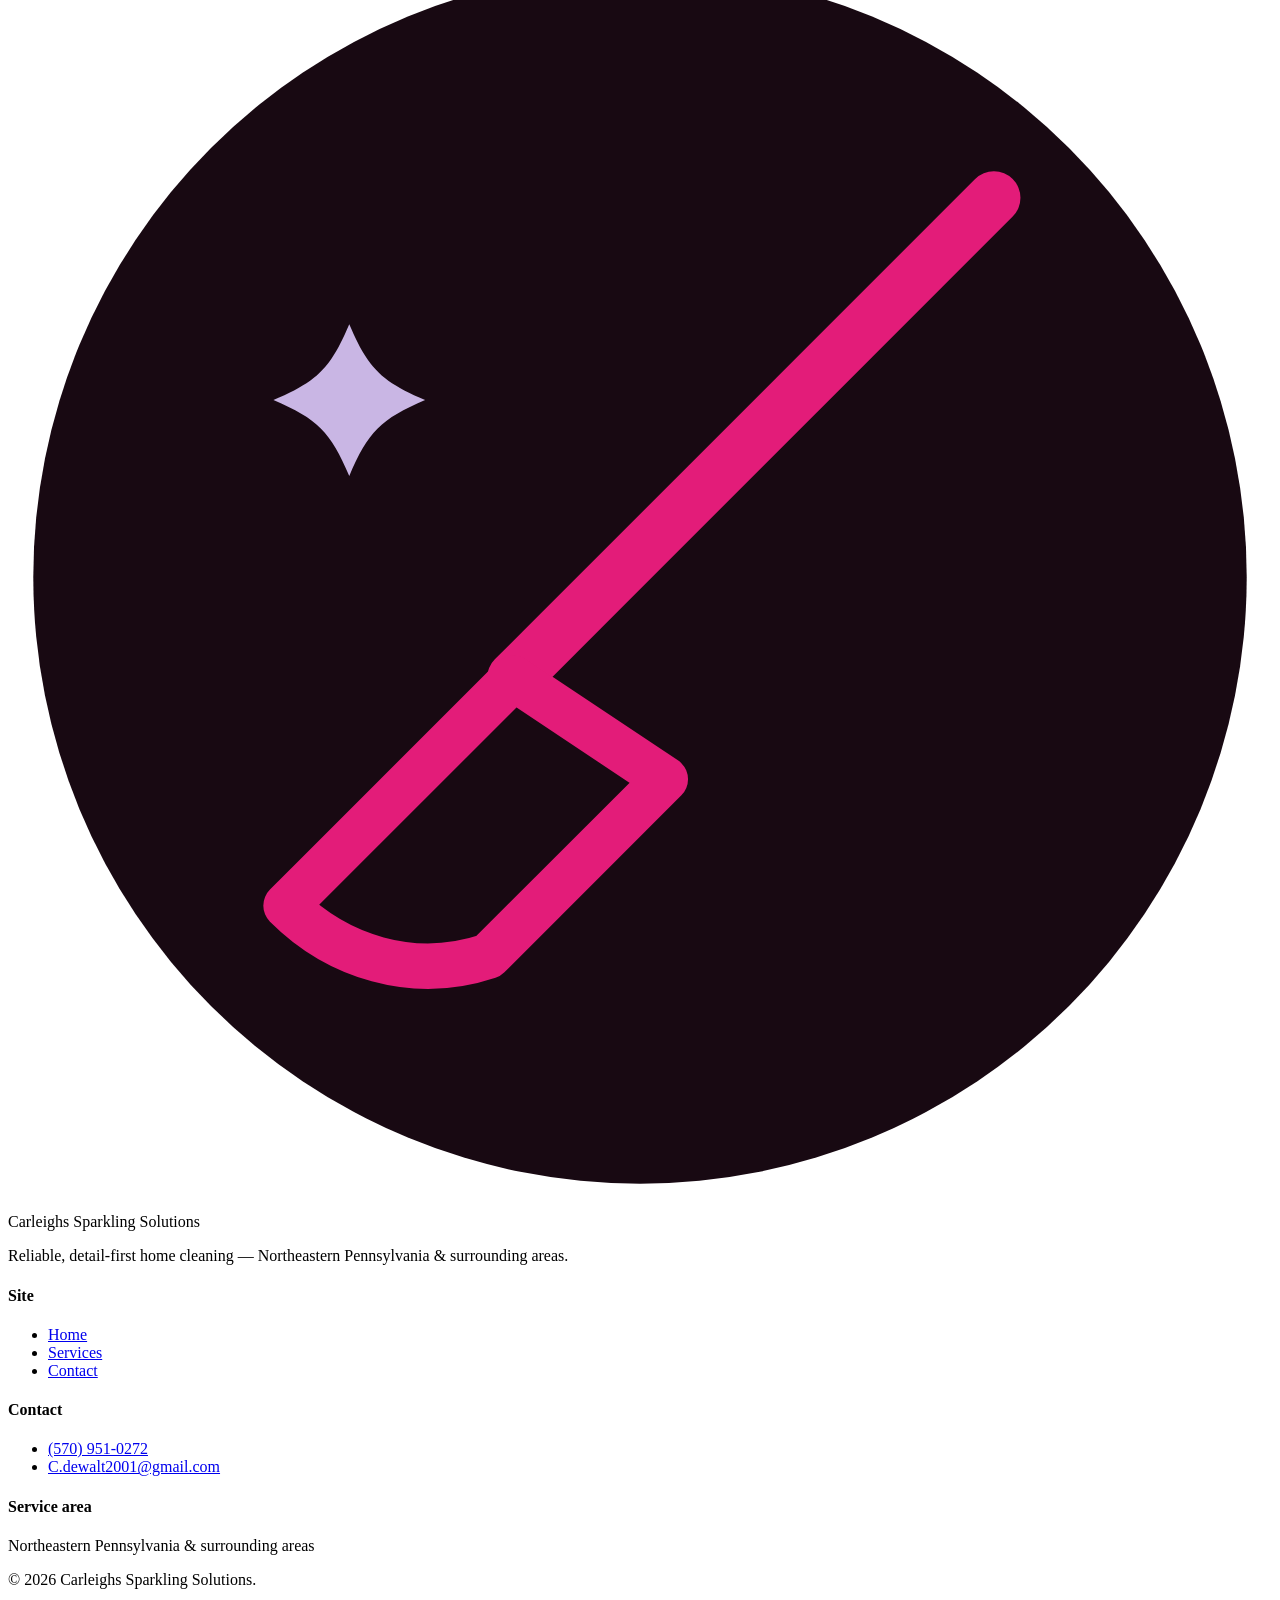
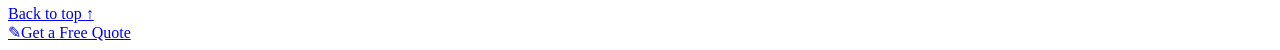
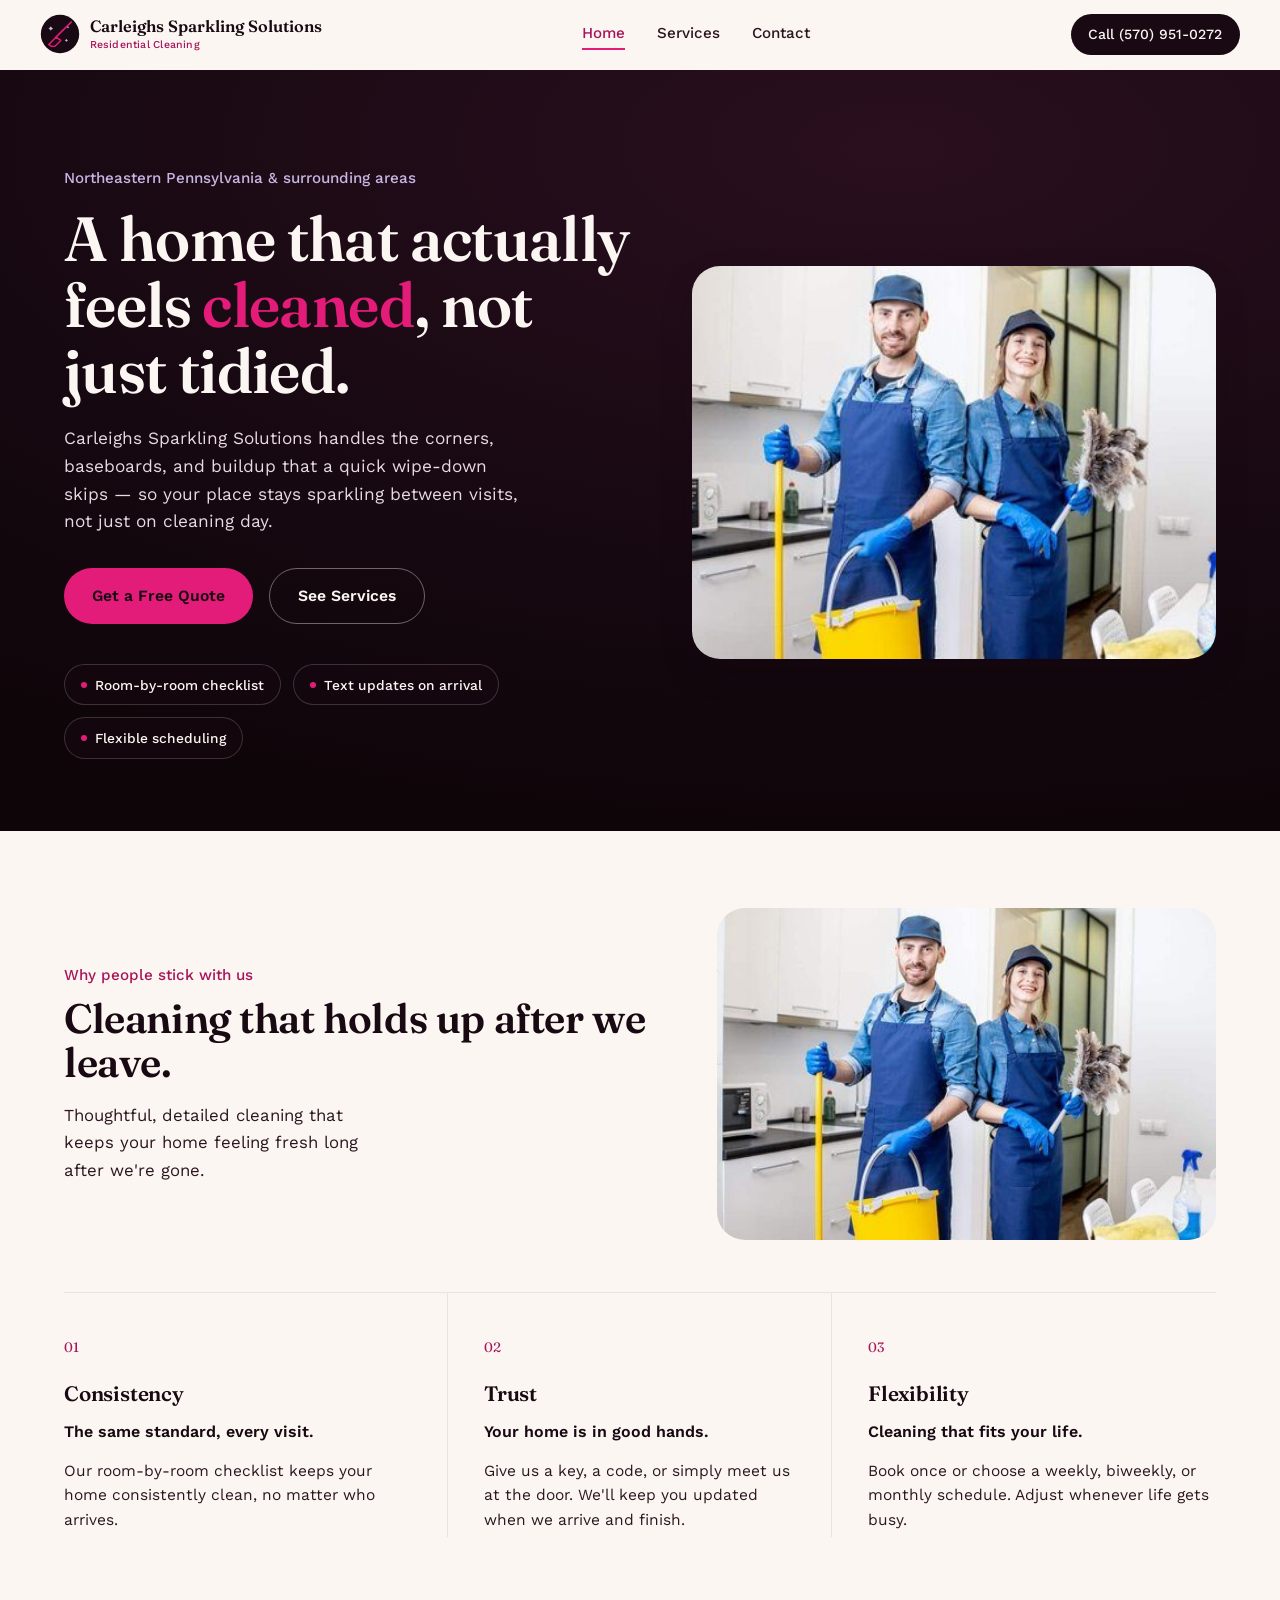
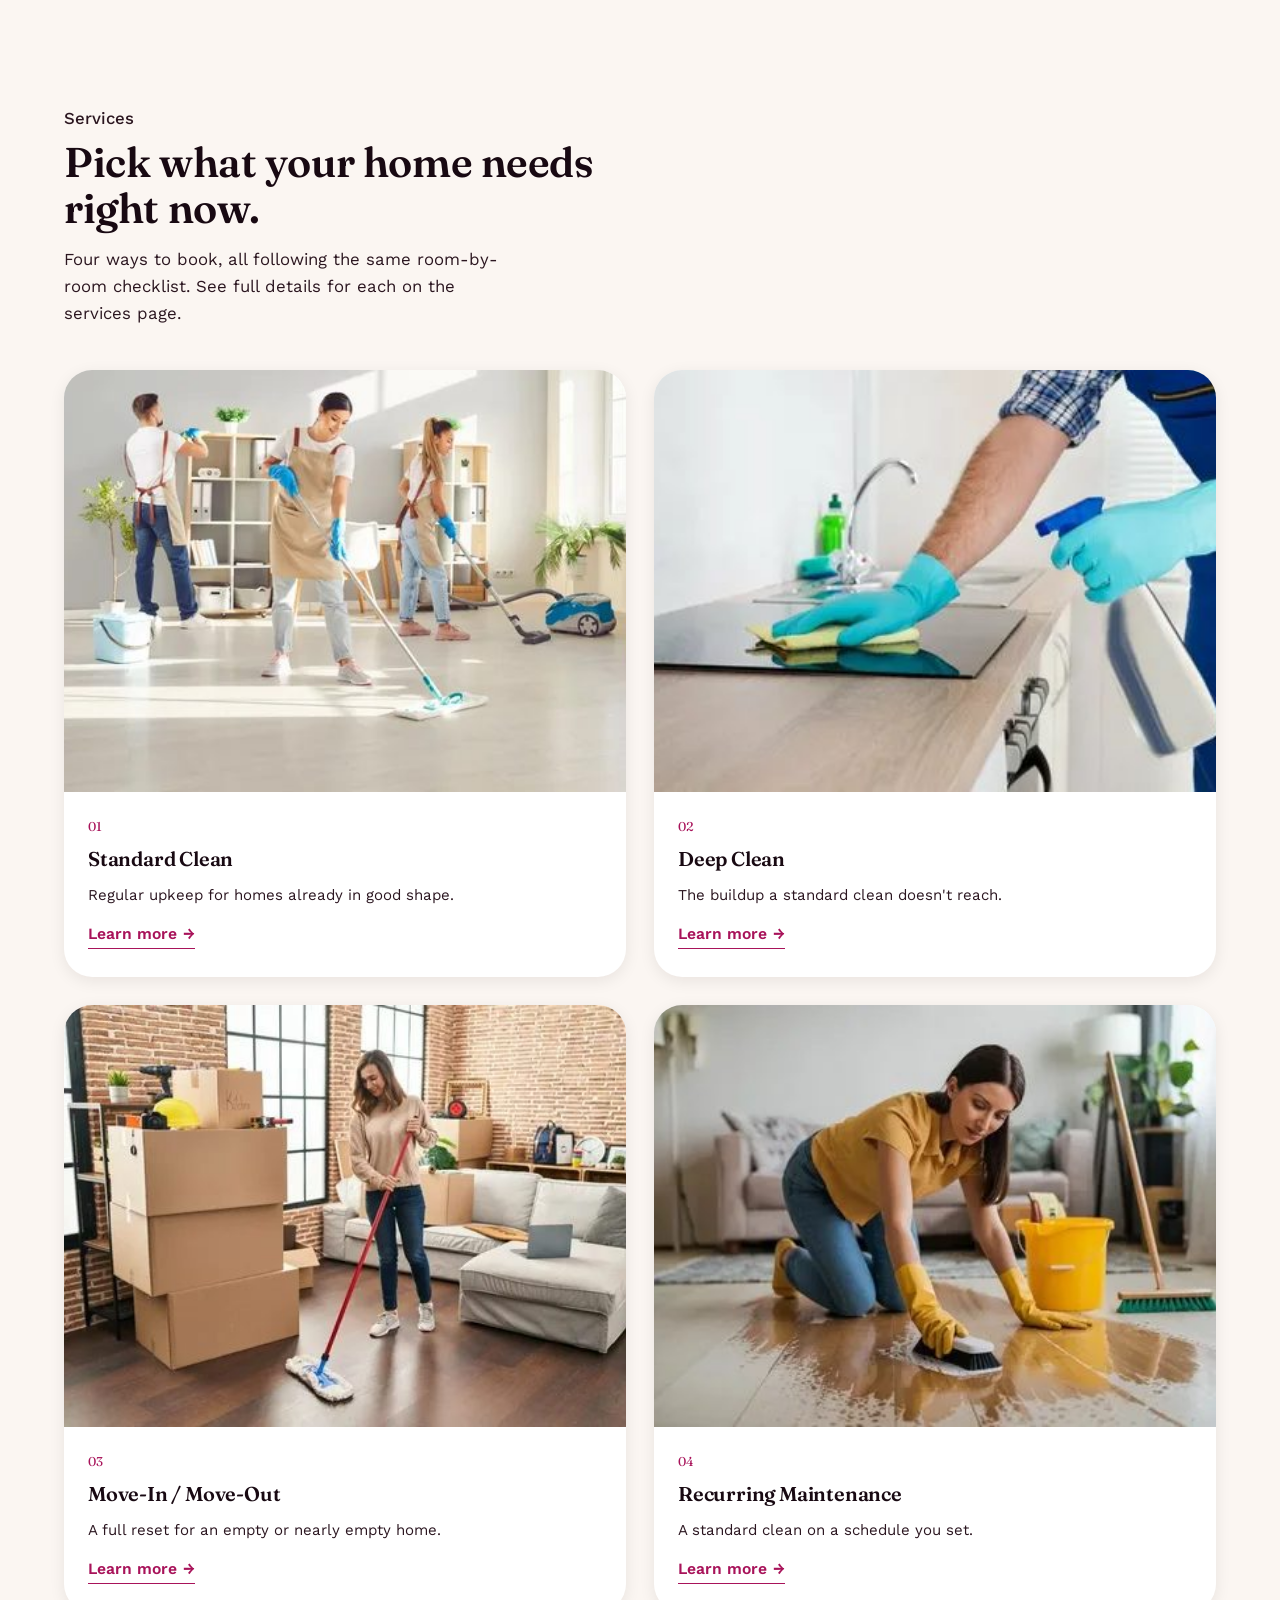
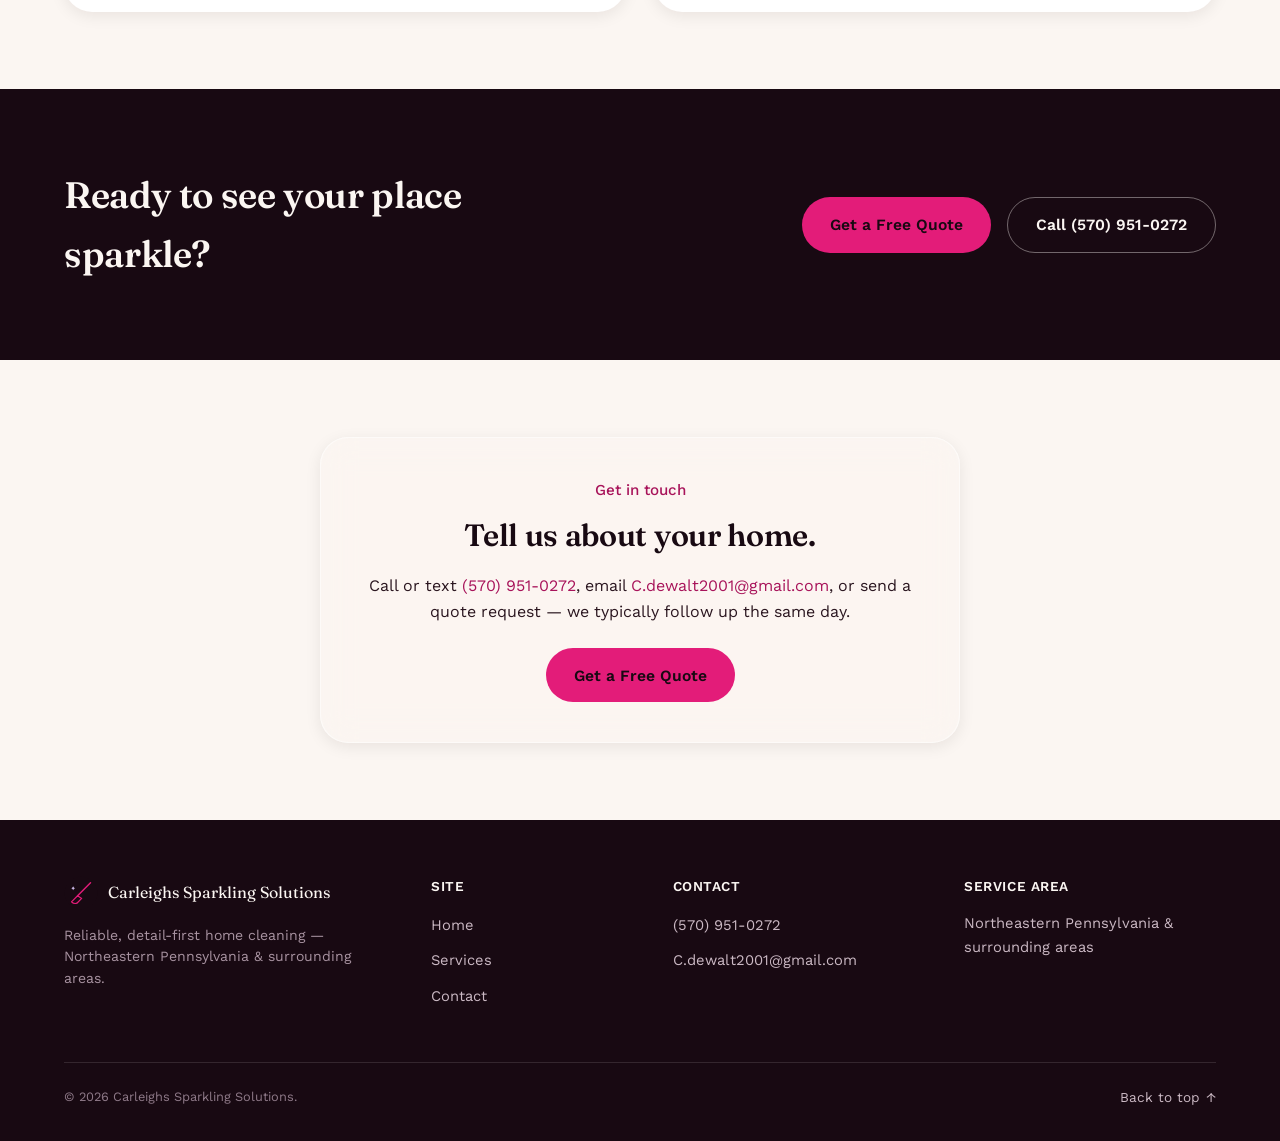
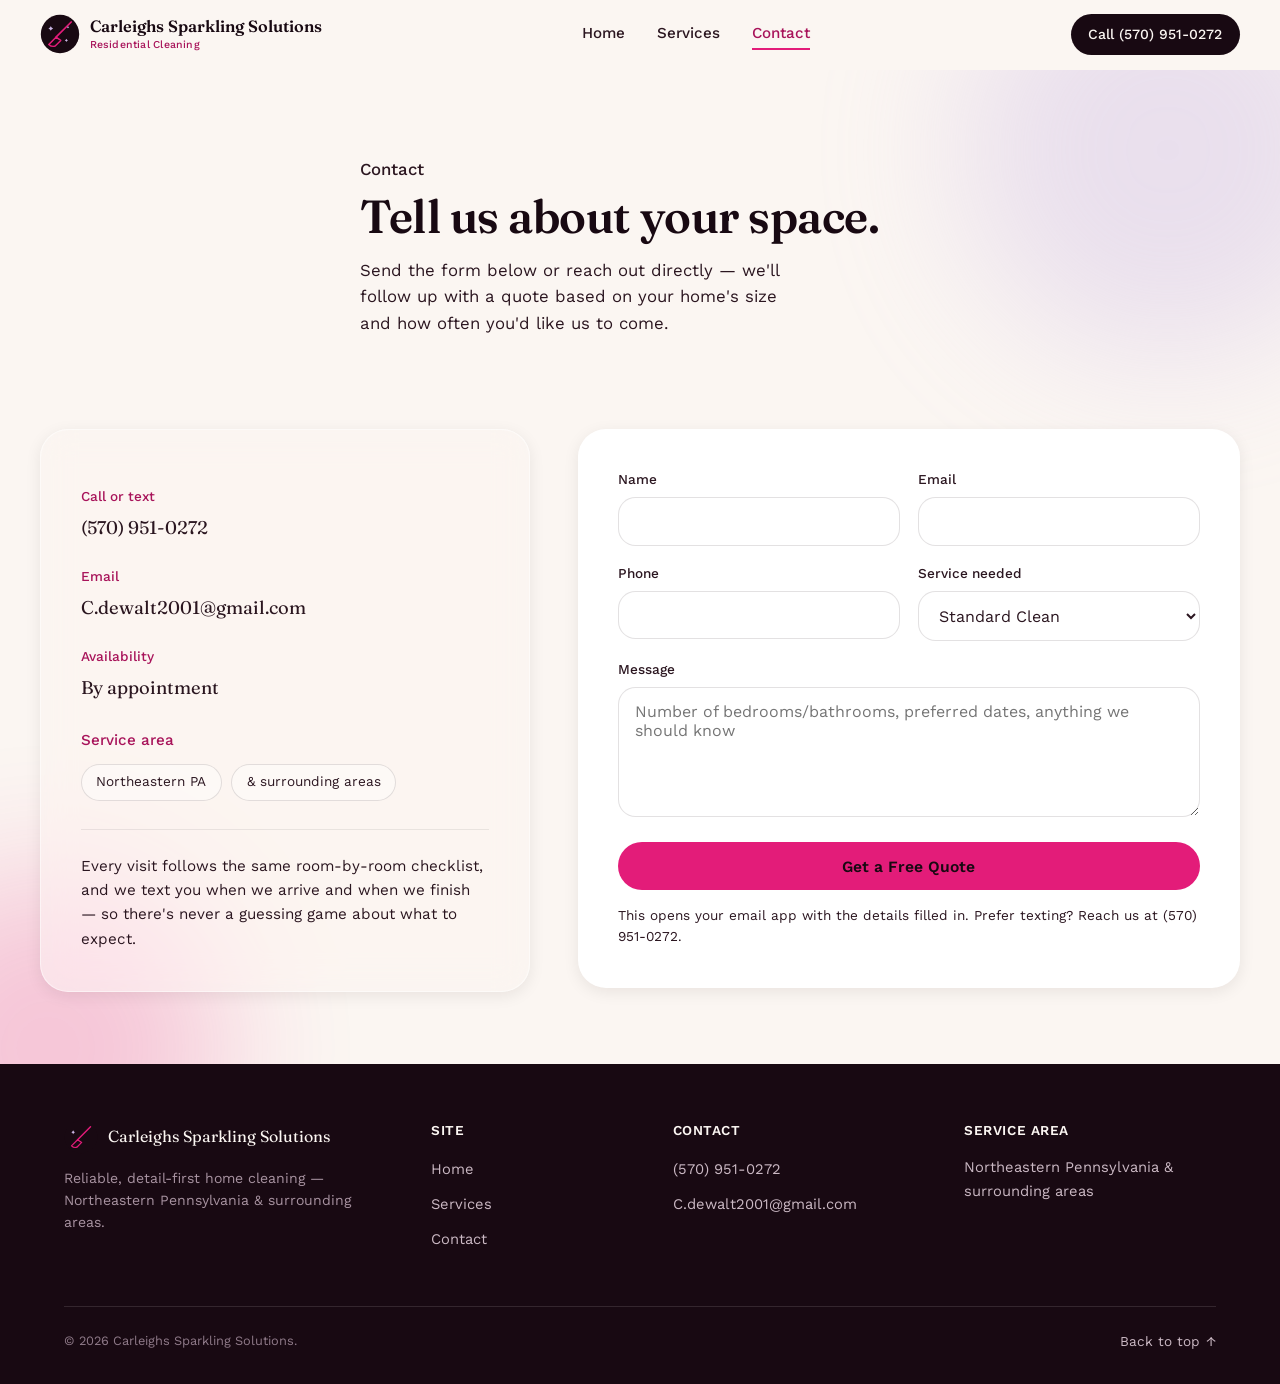
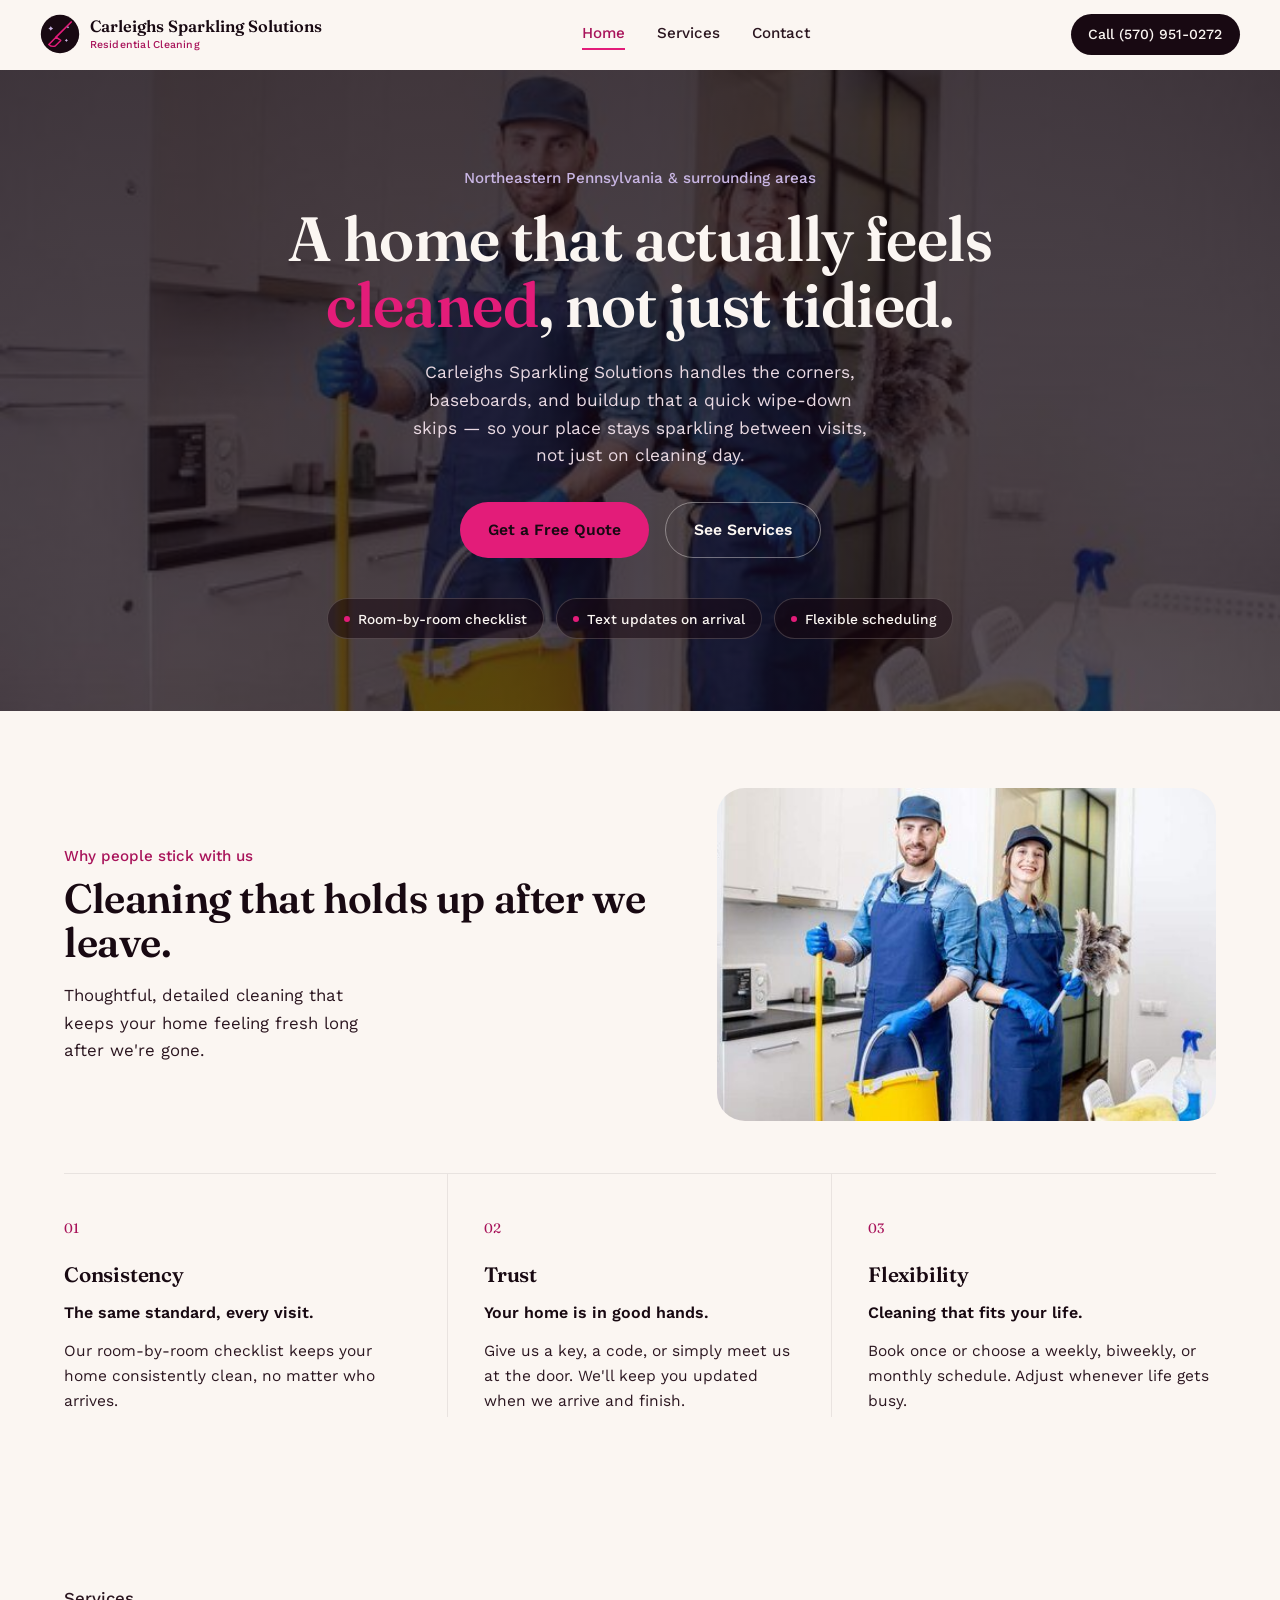
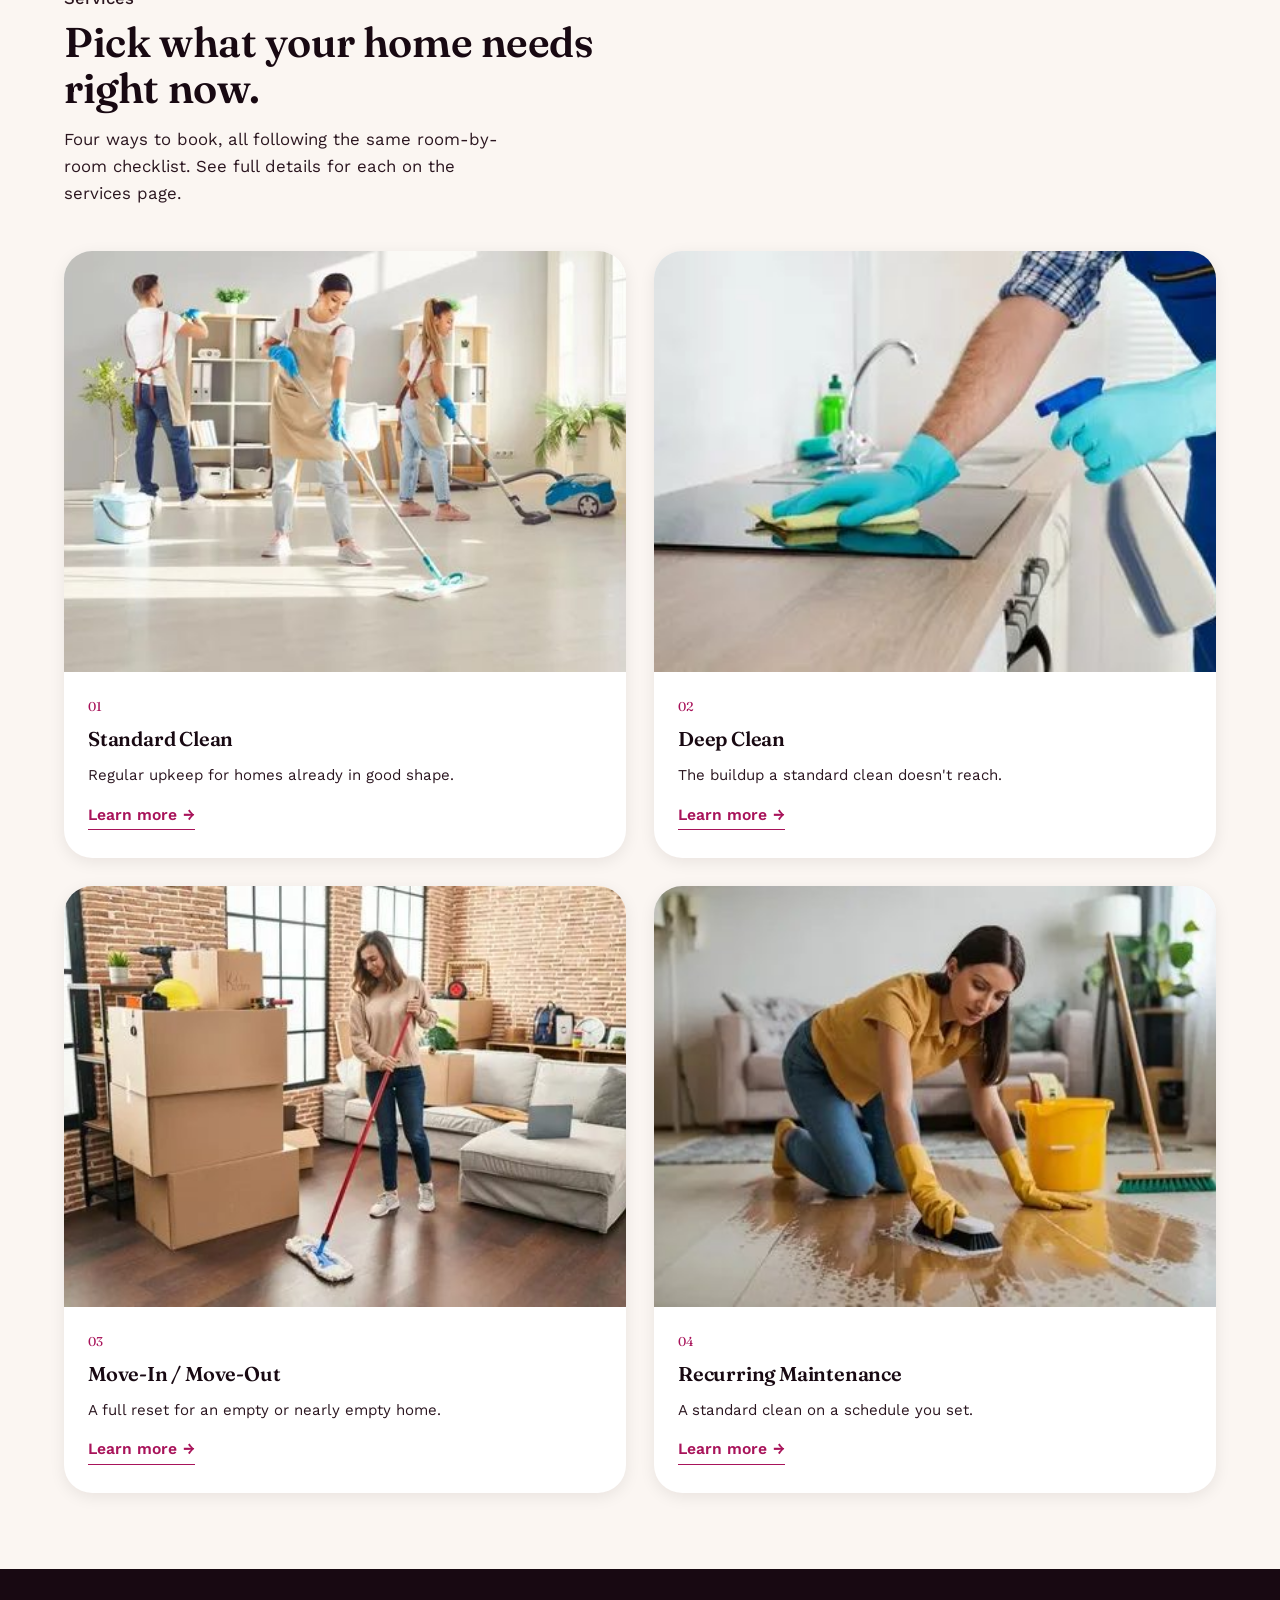
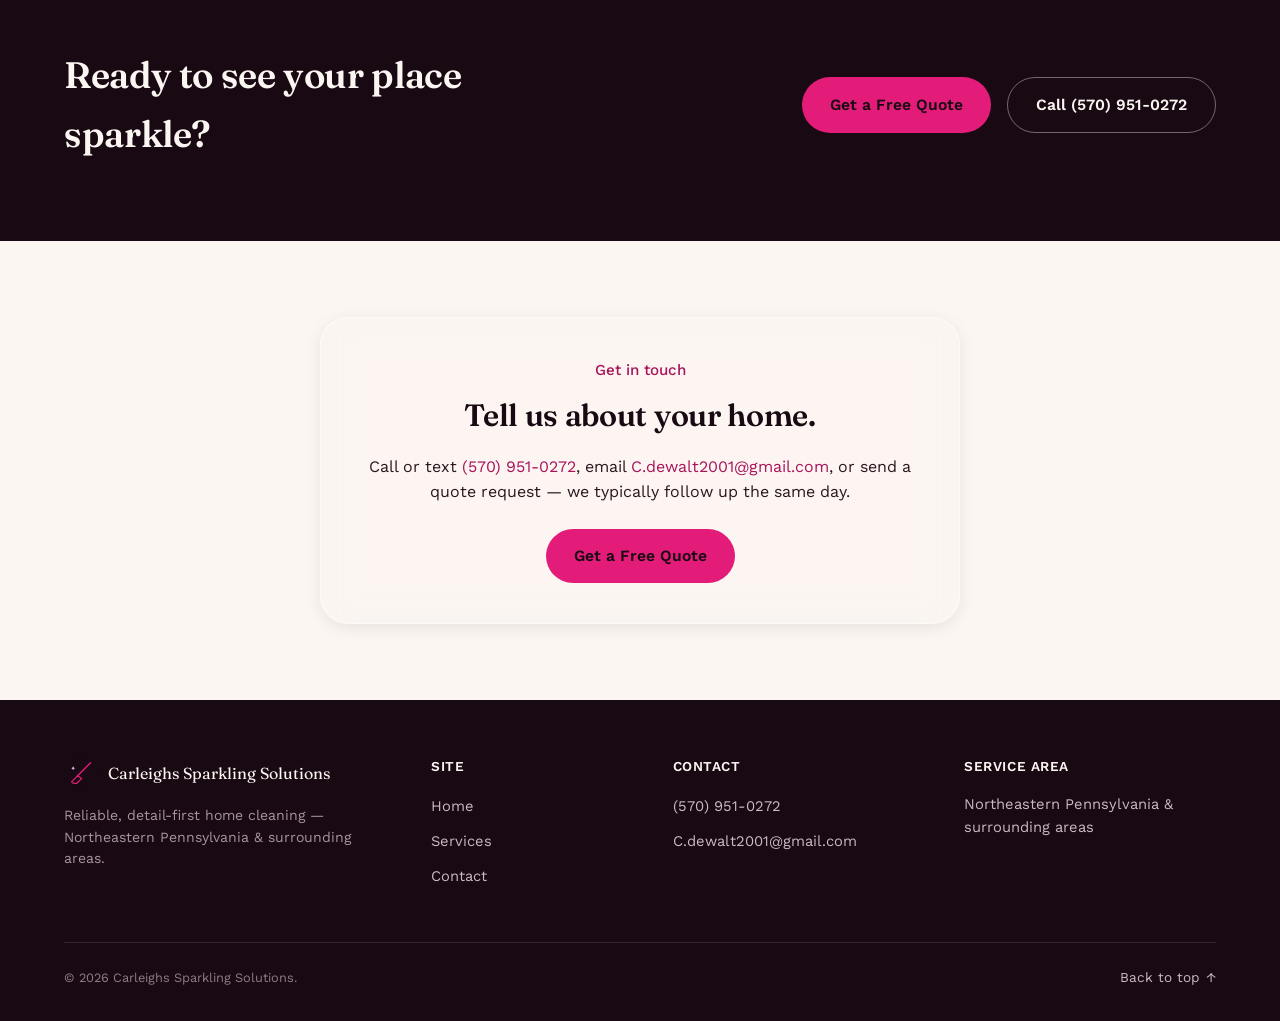
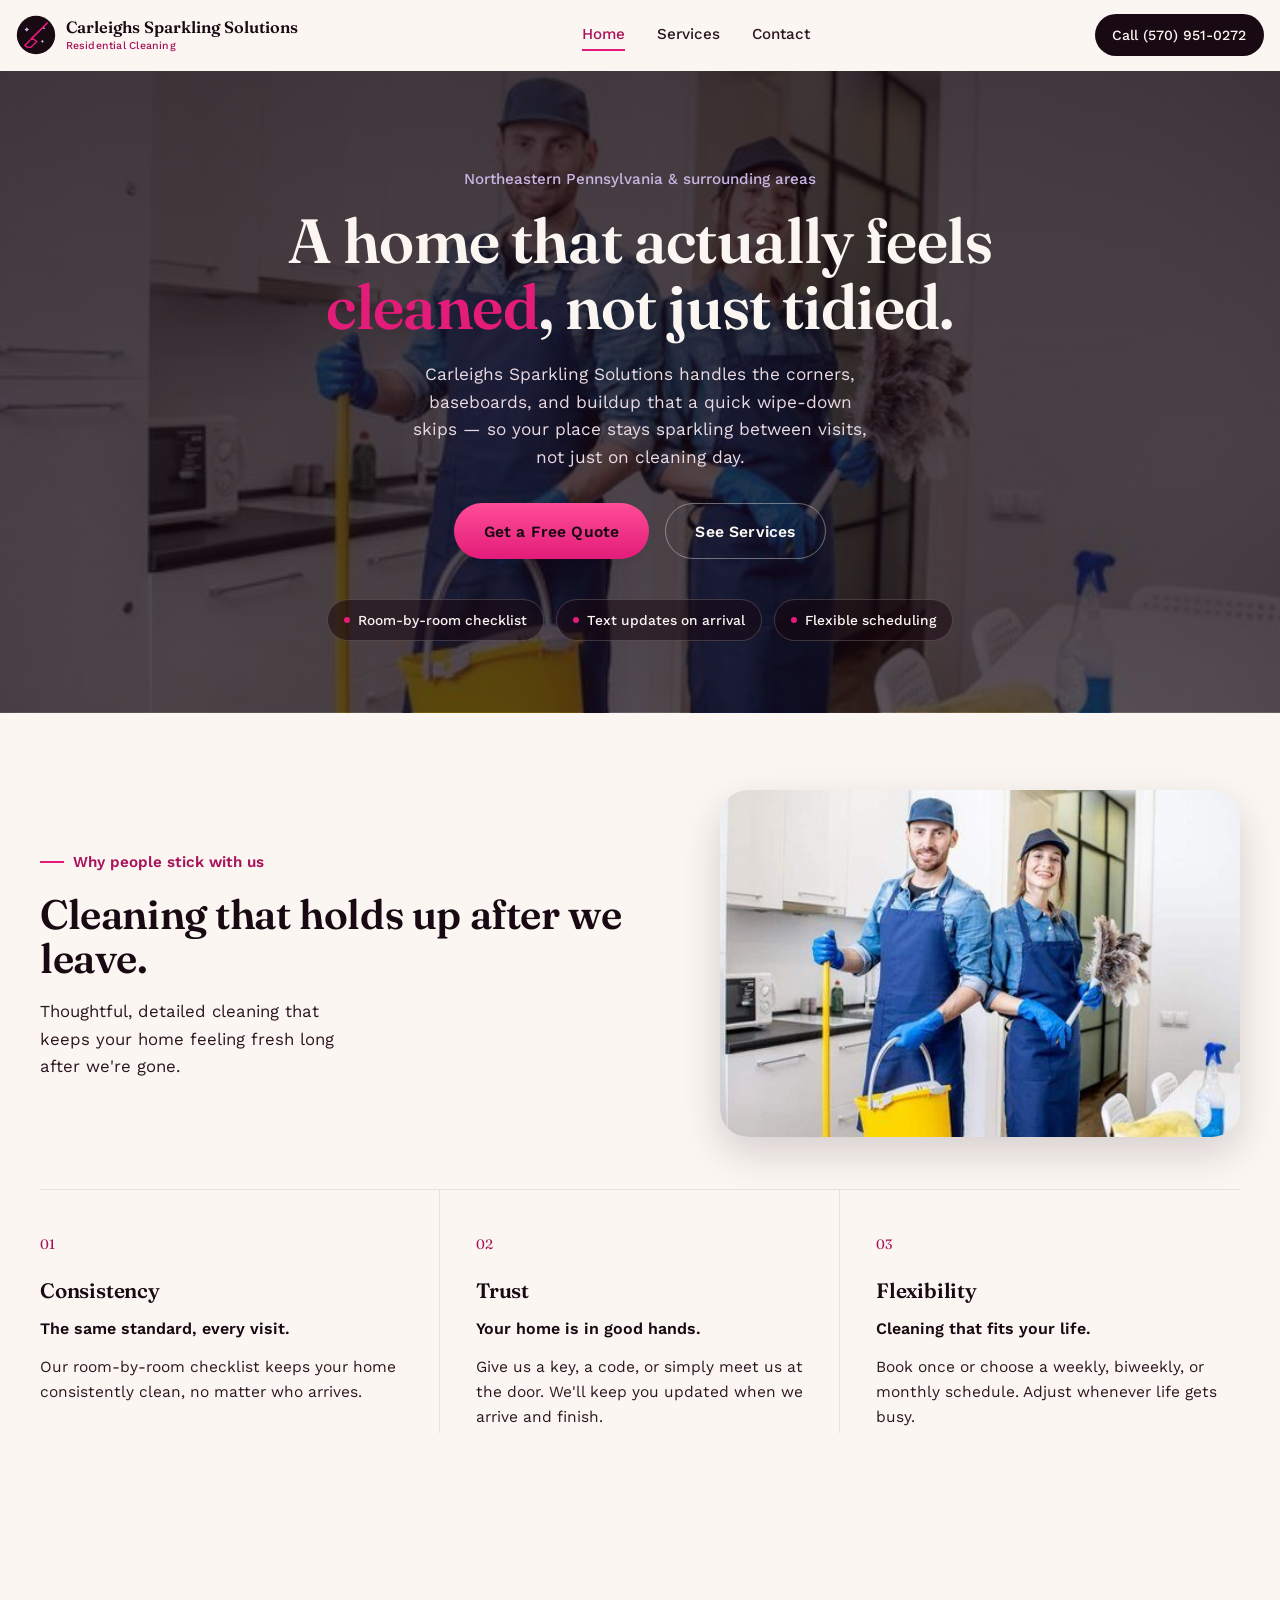
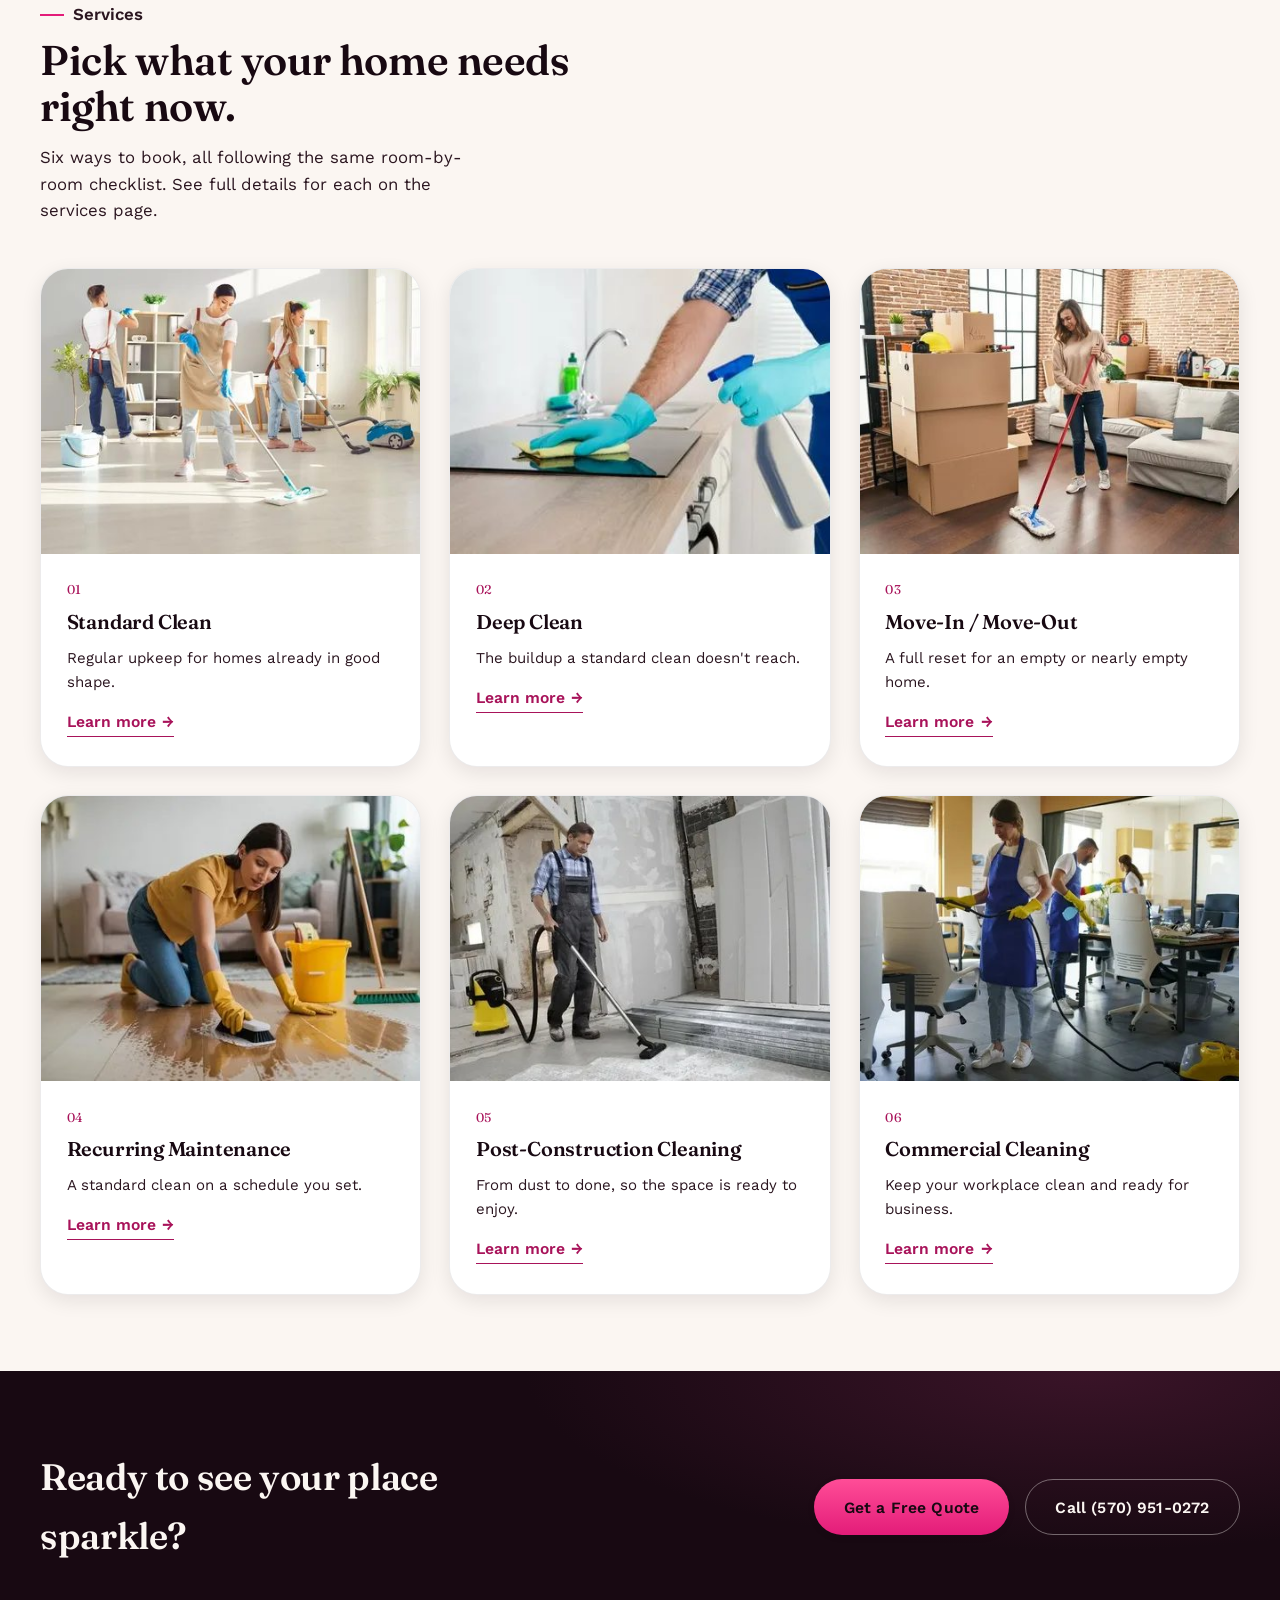
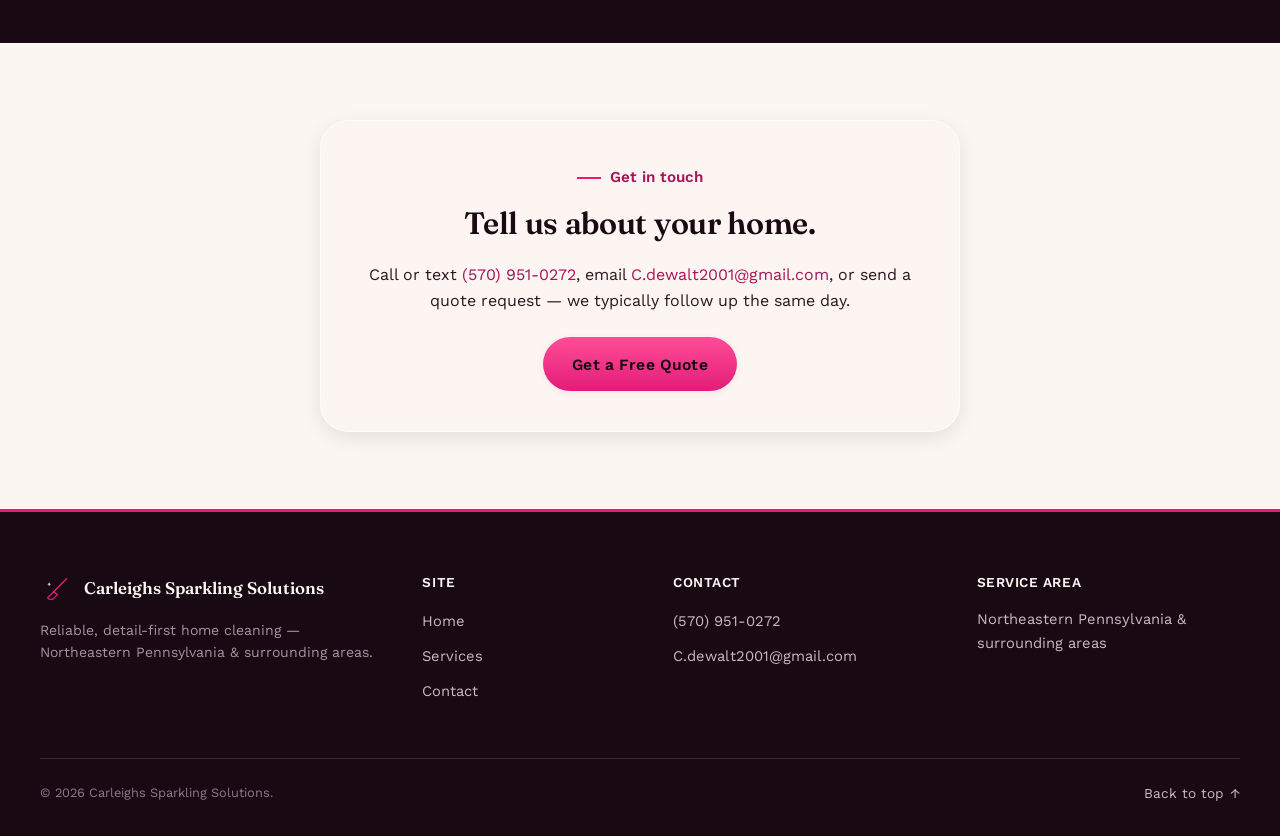
